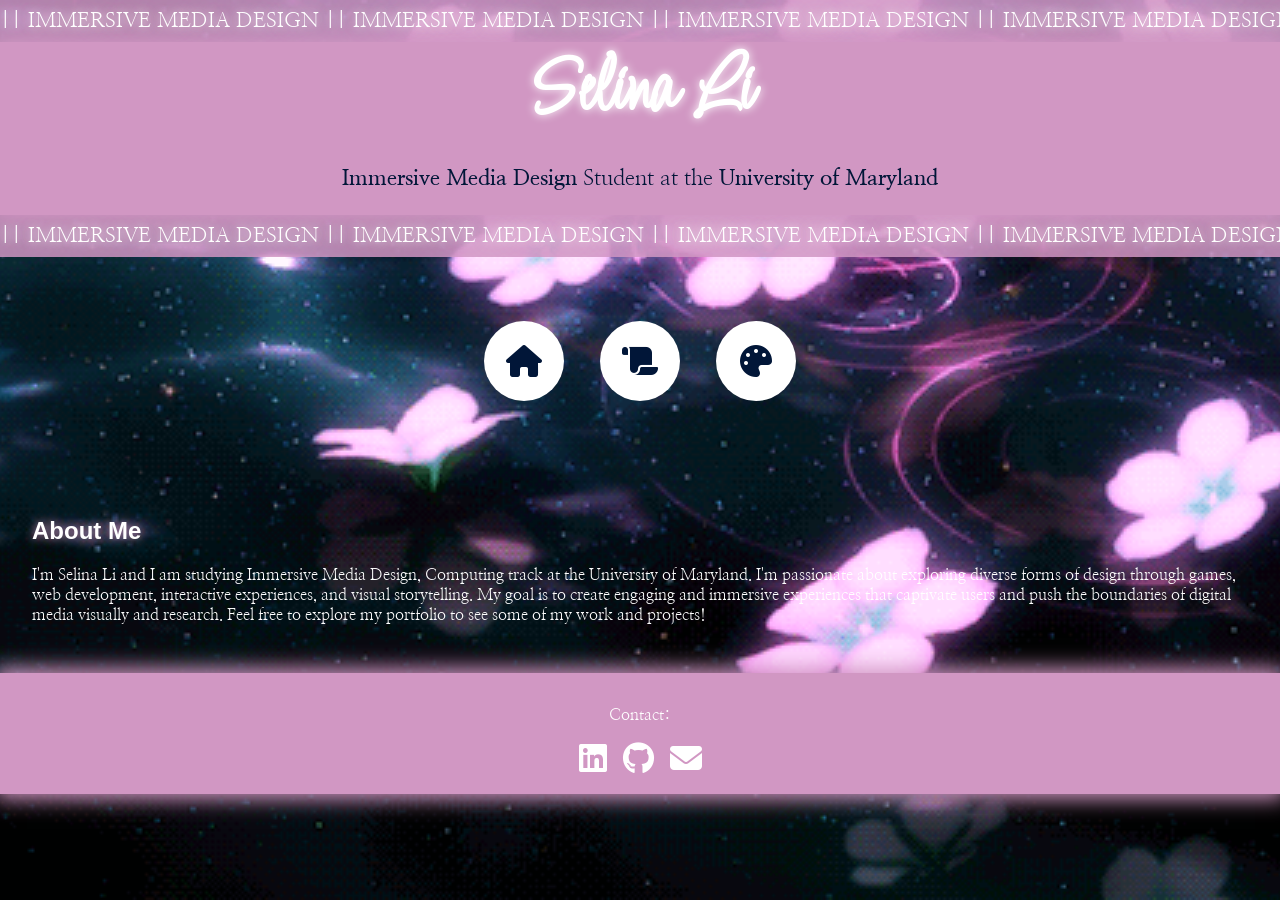
==== index.html @ ea215760 "Update portfolio" ====
<!DOCTYPE html>
<html lang="en">
<!-- Add this inside the <head> tag of your HTML file -->
<link rel="stylesheet" href="https://cdnjs.cloudflare.com/ajax/libs/font-awesome/6.4.0/css/all.min.css">
<link rel="preconnect" href="https://fonts.googleapis.com">
<link rel="preconnect" href="https://fonts.gstatic.com" crossorigin>
<link href="https://fonts.googleapis.com/css2?family=Licorice&family=Nanum+Myeongjo&display=swap" rel="stylesheet">
<head>
  <meta charset="UTF-8">
  <meta name="viewport" content="width=device-width, initial-scale=1.0">
  <title>My Portfolio</title>
  <link rel="stylesheet" href="style.css">
  
</head>

<div class="flowing-text top">
<center>|| IMMERSIVE MEDIA DESIGN || IMMERSIVE MEDIA DESIGN || IMMERSIVE MEDIA DESIGN || IMMERSIVE MEDIA DESIGN || IMMERSIVE MEDIA DESIGN || IMMERSIVE MEDIA DESIGN ||</center>
</div>

<body>
  <header>
    <center>

    <div class = "head">
        <h1 class = "flow-outline">Selina Li</h1>
        <p class="head"><b> Immersive Media Design</b> Student at the <b>University of Maryland</b></p>
    </div>

    </center>
  </header>

  <div class="flowing-text bottom">
    <center>|| IMMERSIVE MEDIA DESIGN || IMMERSIVE MEDIA DESIGN || IMMERSIVE MEDIA DESIGN || IMMERSIVE MEDIA DESIGN || IMMERSIVE MEDIA DESIGN || IMMERSIVE MEDIA DESIGN ||</center>
  </div>

  <main>
     <!-- buttons -->
    <section class="nav-section">
    <section class="nav-section">
      <button onclick="window.open('Selina_Li_ABOUTME.pdf', '_blank')">
        <i class="fas fa-home"></i>
      </button> 
      <button onclick="window.open('Resume.pdf', '_blank')">
        <i class="fas fa-scroll"></i>
      </button>      
      <button onclick="location.href='https://drive.google.com/drive/folders/1fj6MUFF3dGqCYlpPV1ReNEBGDW4ED9Au?usp=sharing'"><i class="fas fa-palette"></i></button>
    </section>

    </section>

    <section id="about">
    <h2>About Me</h2>
    <p>I'm Selina Li and I am studying Immersive Media Design, Computing track at the University of Maryland. I'm passionate about exploring diverse forms of design through games, web development, interactive experiences, and visual storytelling. My goal is to create engaging and immersive experiences that captivate users and push the boundaries of digital media visually and research. Feel free to explore my portfolio to see some of my work and projects!</p>
    </section>
  </main>
   

  <footer>
    <p>Contact: </p>
    <div class="footer-inner">
      <div class="social">
          <a href="https://www.linkedin.com/in/selina-li-8b2062274/" target="_blank" rel="noopener"><i class="fab fa-linkedin"></i></a>
          <a href="https://github.com/croissnt" target="_blank" rel="noopener"><i class="fab fa-github"></i></a>
          <a href="mailto:selinali168888@gmail.com"><i class="fas fa-envelope"></i></a>
        </div>
    </div>
  </footer> 
</body>
</html>
---- style.css ----
html, body {
  margin: 0;
  padding: 0;
  height: auto;
  display: flex;
  flex-direction: column;
}

main {
  flex: 1 0 auto;
}

footer {
  flex-shrink: 0;
  text-align: center;
  padding: 1rem;
  background: #f1f1f1;
}

body {
    flex: 1 0 auto;
    font-family: Arial, sans-serif;
    margin: 0;
    padding: 0;
    color: #011638;
    background: url("MainImages/flowergif.gif") no-repeat center center fixed;
    background-size: cover;
}

header {
    color: white;
    text-align: center;
    padding: 0rem;
    background:#d197c3;
    box-shadow: 0 0 20px 5px #d197c3;
}

h1{
    font-size: 5rem;
    text-shadow: 0 0 10px white;
    font-family: "Licorice", cursive;
    margin: 0;
}

h2{
    text-shadow: 0 0 10px #d197c3;
    color:white;
}

p.head{
    font-size:140%;
    color:#011638;
}

section {
  padding: 2rem;
}

footer {
    text-align: center;
    padding: 1rem;
    background: #d197c3;
    box-shadow: 0 0 20px 5px #d197c3;
    color:#011638;
}

p{
    color:white;
    font-family: "Nanum Myeongjo", serif;
}


.nav-section {
  text-align: center;
  margin: 0rem 0;
}


.nav-section button {
  background: white;
  color: #011638;
  border: none;
  padding: 1.5rem 1.5rem;
  margin: 0 1rem;
  font-size: 2rem;
  border-radius: 50%;
  cursor: pointer;
  transition: box-shadow 0.2s, background 0.2s;
  display: inline-flex;
  align-items: center;
  justify-content: center;
  box-shadow: 0 0 0 transparent;
  width: 5rem;
}


.nav-section i {
  pointer-events: none;
}

.nav-section button:hover {
    background: #cc6cb5;
    box-shadow: 0 0 20px 5px white;
}

.flowing-text {
  width: 100vw;
  overflow: hidden;
  white-space: nowrap;
  position: relative;
  font-family: "Nanum Myeongjo", serif;
  font-size: 1.3rem;
  color: #fff;
  background: rgba(209,151,195,0.85);
  text-shadow: 0 0 10px #fff, 0 0 20px #d197c3;
  padding: 0.5rem 0;
  z-index: 10;
}

.flowing-text span {
  display: inline-block;
  padding-left: 100vw;
  animation: marquee 18s linear infinite;
}

.flowing-text.top {
  top: 0;
}

.flowing-text.bottom {
  bottom: 0;
}

@keyframes marquee {
  from { transform: translateX(0); }
  to { transform: translateX(50%); } /* assuming text is duplicated */
}

span{
    color:white;
}

.footer-inner {
  display: flex;
  gap: 1rem;
  align-items: center;
  justify-content: center;
  flex-wrap: wrap;
}

.footer-inner p {
  margin: 0;
  padding-right: 0.5rem;
  color: #011638;
}

.footer-inner .social {
  display: flex;
  justify-content: center;
  align-items: center;
  gap: 1rem;
}

.footer-inner .social a {
  color: #fff;
  font-size: 2rem;
  text-decoration: none;
  transition: color 0.2s, transform 0.2s, text-shadow 0.2s;
}

.footer-inner .social a:hover {
  color: #011638;
  transform: translateY(-3px);
  text-shadow: 0 0 10px #fff;
}
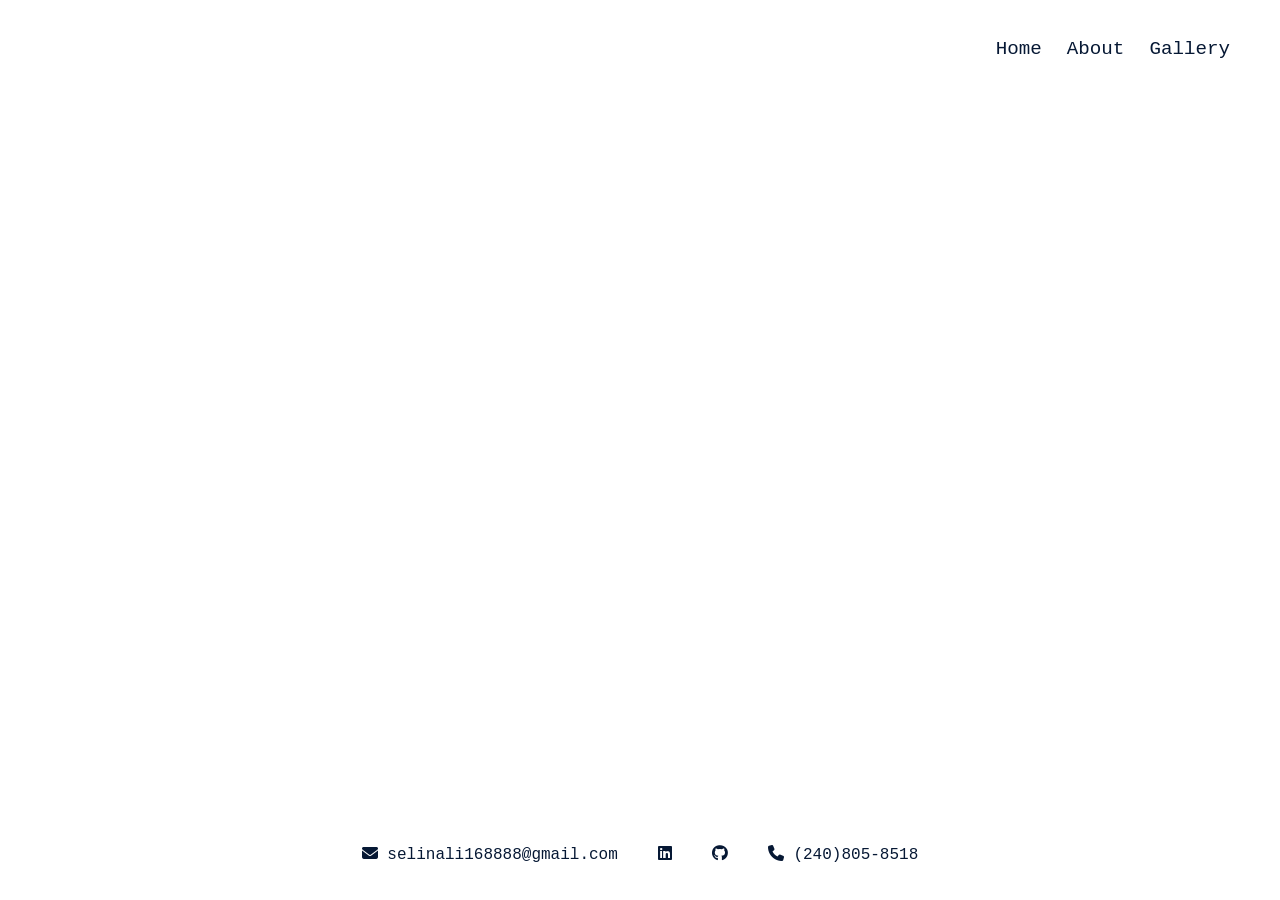
==== commit 837893cd: "redid main screen" ====
--- a/index.html
+++ b/index.html
@@ -13,57 +13,51 @@
   
 </head>
 
-<div class="flowing-text top">
-<center>|| IMMERSIVE MEDIA DESIGN || IMMERSIVE MEDIA DESIGN || IMMERSIVE MEDIA DESIGN || IMMERSIVE MEDIA DESIGN || IMMERSIVE MEDIA DESIGN || IMMERSIVE MEDIA DESIGN ||</center>
-</div>
 
 <body>
+    
+    <nav class="navbar">
+      <div class = "logo" style = "color:white">PORTFOLIO</div>
+
+      <ul class = "navlinks">
+        <li><a href=#">Home</a></li>
+        <li><a href="about.html">About</a></li>
+        <li><a href="projects.html">Gallery</a></li>
+      </ul>
+    </nav>
+
   <header>
     <center>
 
     <div class = "head">
         <h1 class = "flow-outline">Selina Li</h1>
-        <p class="head"><b> Immersive Media Design</b> Student at the <b>University of Maryland</b></p>
+        <p class="head">IMMERSIVE MEDIA DESIGN, COMPUTING</div> 
+        <p><b>University of Maryland</b></p>
     </div>
 
     </center>
   </header>
 
-  <div class="flowing-text bottom">
-    <center>|| IMMERSIVE MEDIA DESIGN || IMMERSIVE MEDIA DESIGN || IMMERSIVE MEDIA DESIGN || IMMERSIVE MEDIA DESIGN || IMMERSIVE MEDIA DESIGN || IMMERSIVE MEDIA DESIGN ||</center>
-  </div>
 
   <main>
-     <!-- buttons -->
-    <section class="nav-section">
-    <section class="nav-section">
-      <button onclick="window.open('Selina_Li_ABOUTME.pdf', '_blank')">
-        <i class="fas fa-home"></i>
-      </button> 
-      <button onclick="window.open('Resume.pdf', '_blank')">
-        <i class="fas fa-scroll"></i>
-      </button>      
-      <button onclick="location.href='https://drive.google.com/drive/folders/1fj6MUFF3dGqCYlpPV1ReNEBGDW4ED9Au?usp=sharing'"><i class="fas fa-palette"></i></button>
-    </section>
-
-    </section>
-
-    <section id="about">
-    <h2>About Me</h2>
-    <p>I'm Selina Li and I am studying Immersive Media Design, Computing track at the University of Maryland. I'm passionate about exploring diverse forms of design through games, web development, interactive experiences, and visual storytelling. My goal is to create engaging and immersive experiences that captivate users and push the boundaries of digital media visually and research. Feel free to explore my portfolio to see some of my work and projects!</p>
-    </section>
+    
   </main>
    
 
   <footer>
-    <p>Contact: </p>
+    <h3>CONTACT</h3>
     <div class="footer-inner">
       <div class="social">
+          <a href="#"><i class="fas fa-envelope"></i> selinali168888@gmail.com </a>
           <a href="https://www.linkedin.com/in/selina-li-8b2062274/" target="_blank" rel="noopener"><i class="fab fa-linkedin"></i></a>
           <a href="https://github.com/croissnt" target="_blank" rel="noopener"><i class="fab fa-github"></i></a>
-          <a href="mailto:selinali168888@gmail.com"><i class="fas fa-envelope"></i></a>
+          <a href="#"><i class="fas fa-phone"></i> (240)805-8518 </a>
+
         </div>
     </div>
   </footer> 
+
+
+
 </body>
 </html>
--- a/style.css
+++ b/style.css
@@ -4,35 +4,27 @@
   height: auto;
   display: flex;
   flex-direction: column;
+  min-height: 100vh;
 }
 
 main {
-  flex: 1 0 auto;
-}
-
-footer {
-  flex-shrink: 0;
-  text-align: center;
-  padding: 1rem;
-  background: #f1f1f1;
+  flex: 1;
 }
 
 body {
     flex: 1 0 auto;
-    font-family: Arial, sans-serif;
+    font-family:'Courier New', Courier, monospace;
     margin: 0;
     padding: 0;
-    color: #011638;
-    background: url("MainImages/flowergif.gif") no-repeat center center fixed;
+    color: white;
+    background: url("MainImages/ocean_landscape2.0.png") no-repeat center center;
     background-size: cover;
 }
 
 header {
     color: white;
     text-align: center;
-    padding: 0rem;
-    background:#d197c3;
-    box-shadow: 0 0 20px 5px #d197c3;
+    padding: 2rem;
 }
 
 h1{
@@ -43,13 +35,18 @@
 }
 
 h2{
-    text-shadow: 0 0 10px #d197c3;
+    text-shadow: 0 0 10px #061834;
     color:white;
+}
+
+h3{
+  margin:0;
+  margin-bottom: 10px;
 }
 
 p.head{
     font-size:140%;
-    color:#011638;
+    color:#ffffff;
 }
 
 section {
@@ -58,118 +55,77 @@
 
 footer {
     text-align: center;
+    background-color: hsla(0, 0%, 100%, 0.5);
     padding: 1rem;
-    background: #d197c3;
-    box-shadow: 0 0 20px 5px #d197c3;
-    color:#011638;
+    border-radius: 30px;
+    margin: 20px;
 }
 
 p{
     color:white;
-    font-family: "Nanum Myeongjo", serif;
+    font-family: 'Courier New', Courier, monospace;
 }
 
 
-.nav-section {
-  text-align: center;
-  margin: 0rem 0;
+
+/* NAVIGATION LINKS */
+.navbar {
+    display: flex;
+    justify-content: space-between;
+    align-items: center;
+    background-color: hsla(0, 0%, 100%, 0.5);
+    border-radius: 30px;
+    margin: 20px;
+    padding: 15px 30px;
+    gap: 1rem;
+    color:#061834
 }
 
-
-.nav-section button {
-  background: white;
-  color: #011638;
-  border: none;
-  padding: 1.5rem 1.5rem;
-  margin: 0 1rem;
-  font-size: 2rem;
-  border-radius: 50%;
-  cursor: pointer;
-  transition: box-shadow 0.2s, background 0.2s;
-  display: inline-flex;
-  align-items: center;
-  justify-content: center;
-  box-shadow: 0 0 0 transparent;
-  width: 5rem;
+.navlinks {
+    list-style:none;
+    display: flex;
+    margin:0;
+    padding:0;
+    gap:25px;
 }
 
-
-.nav-section i {
-  pointer-events: none;
+.navlinks a {
+    text-decoration: none;
+    color:#061834;
+    font-size: 1.2rem;
 }
 
-.nav-section button:hover {
-    background: #cc6cb5;
-    box-shadow: 0 0 20px 5px white;
+.navlinks a:hover {
+    transition-duration: 0.3s;
+    font-weight: bold;
+    color: #ffffff;
+    text-decoration: underline;
 }
 
-.flowing-text {
-  width: 100vw;
-  overflow: hidden;
-  white-space: nowrap;
-  position: relative;
-  font-family: "Nanum Myeongjo", serif;
-  font-size: 1.3rem;
-  color: #fff;
-  background: rgba(209,151,195,0.85);
-  text-shadow: 0 0 10px #fff, 0 0 20px #d197c3;
-  padding: 0.5rem 0;
-  z-index: 10;
+.logo {
+    font-size: 1.5rem;
+    font-weight: 800;
+    color:#061834;
 }
 
-.flowing-text span {
-  display: inline-block;
-  padding-left: 100vw;
-  animation: marquee 18s linear infinite;
+/*END OF NAVBAR*/
+.social{
+    display: flex;
+    justify-content:center;
+    align-items: center;
+    gap: 20px;
 }
 
-.flowing-text.top {
-  top: 0;
+.social a {
+    color: #061834;
+    font-size: 1rem;
+    margin: 0 10px;
+    text-decoration: none;
 }
 
-.flowing-text.bottom {
-  bottom: 0;
+.social a:hover {
+    transition-duration: 0.3s;
+    font-weight: bold;
+    color: white;
+    text-decoration: underline;
 }
-
-@keyframes marquee {
-  from { transform: translateX(0); }
-  to { transform: translateX(50%); } /* assuming text is duplicated */
-}
-
-span{
-    color:white;
-}
-
-.footer-inner {
-  display: flex;
-  gap: 1rem;
-  align-items: center;
-  justify-content: center;
-  flex-wrap: wrap;
-}
-
-.footer-inner p {
-  margin: 0;
-  padding-right: 0.5rem;
-  color: #011638;
-}
-
-.footer-inner .social {
-  display: flex;
-  justify-content: center;
-  align-items: center;
-  gap: 1rem;
-}
-
-.footer-inner .social a {
-  color: #fff;
-  font-size: 2rem;
-  text-decoration: none;
-  transition: color 0.2s, transform 0.2s, text-shadow 0.2s;
-}
-
-.footer-inner .social a:hover {
-  color: #011638;
-  transform: translateY(-3px);
-  text-shadow: 0 0 10px #fff;
-}
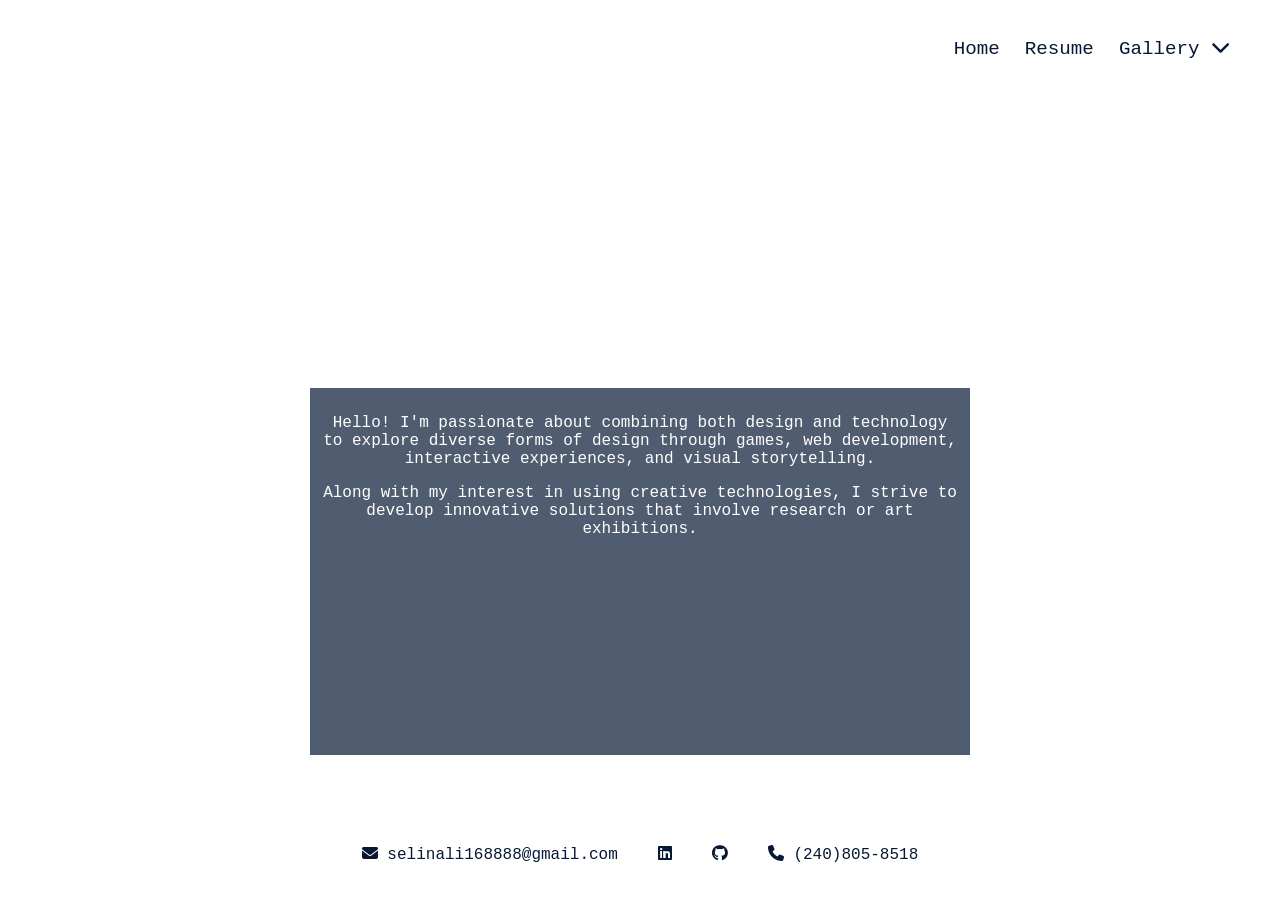
==== commit fcb76e44: "gallery" ====
--- a/index.html
+++ b/index.html
@@ -1,6 +1,6 @@
 <!DOCTYPE html>
 <html lang="en">
-<!-- Add this inside the <head> tag of your HTML file -->
+
 <link rel="stylesheet" href="https://cdnjs.cloudflare.com/ajax/libs/font-awesome/6.4.0/css/all.min.css">
 <link rel="preconnect" href="https://fonts.googleapis.com">
 <link rel="preconnect" href="https://fonts.gstatic.com" crossorigin>
@@ -8,7 +8,7 @@
 <head>
   <meta charset="UTF-8">
   <meta name="viewport" content="width=device-width, initial-scale=1.0">
-  <title>My Portfolio</title>
+  <title>HOME | Selina Li</title>
   <link rel="stylesheet" href="style.css">
   
 </head>
@@ -17,12 +17,19 @@
 <body>
     
     <nav class="navbar">
-      <div class = "logo" style = "color:white">PORTFOLIO</div>
+      <div class = "logo" style = "color:white">HOME</div>
 
       <ul class = "navlinks">
-        <li><a href=#">Home</a></li>
-        <li><a href="about.html">About</a></li>
-        <li><a href="projects.html">Gallery</a></li>
+        <li><a href="index.html">Home</a></li>
+        <li><a href="about.html">Resume</a></li>
+        <li><a href="#">Gallery <i class="fas fa-chevron-down"></i></a>
+          <ul class = "dropdown">
+            <li class = "option"><a href="Gallery/art_and_design.html">ART & DESIGN</a></li>
+            <li class = "option"><a href="Gallery/experiences.html">EXPERIENCES</a></li>
+          </ul>
+        </li>
+      
+
       </ul>
     </nav>
 
@@ -31,7 +38,7 @@
 
     <div class = "head">
         <h1 class = "flow-outline">Selina Li</h1>
-        <p class="head">IMMERSIVE MEDIA DESIGN, COMPUTING</div> 
+        <p class="head">IMMERSIVE MEDIA DESIGN, COMPUTING</p>
         <p><b>University of Maryland</b></p>
     </div>
 
@@ -39,8 +46,9 @@
   </header>
 
 
-  <main>
-    
+  <main class = "home">
+    <p>Hello! I'm passionate about combining both design and technology to explore diverse forms of design through games, web development, interactive experiences, and visual storytelling.</p>
+    <p>Along with my interest in using creative technologies, I strive to develop innovative solutions that involve research or art exhibitions.</p>
   </main>
    
 
--- a/style.css
+++ b/style.css
@@ -17,7 +17,7 @@
     margin: 0;
     padding: 0;
     color: white;
-    background: url("MainImages/ocean_landscape2.0.png") no-repeat center center;
+    background: url("MainImages/oceanBackground.png") no-repeat center center;
     background-size: cover;
 }
 
@@ -44,6 +44,14 @@
   margin-bottom: 10px;
 }
 
+h4{
+    font-size: 2rem;
+    text-spacing-trim: 0.8em;
+    text-shadow: 0 0 10px white;
+    font-family:'Courier New', Courier, monospace;
+    margin: 0;
+}
+
 p.head{
     font-size:140%;
     color:#ffffff;
@@ -108,7 +116,41 @@
     color:#061834;
 }
 
+ul li {
+  position: relative;
+}
+
+ul li ul.dropdown {
+  position: absolute;
+  top: 100%;
+  left: -20px;
+  display: none;
+  padding: 10px 0;
+  min-width: 150px;
+  text-align: center;
+  border: 2px solid white;
+  background: linear-gradient(to bottom, hsla(217, 79%, 11%, 0.7), hsla(0, 0%, 100%, 0.5),hsla(0, 0%, 100%, 0.5));
+}
+
+ul li ul.dropdown li {
+  margin-top:10px;
+  display: block;
+  padding: 4px 7px;
+}
+
+ul li ul.dropdown li a {
+  display: block;
+}
+
+ul li:hover ul.dropdown {
+  display: block;
+}
+
+ul li ul.dropdown li a {
+  font-size: 0.8rem;
+}
 /*END OF NAVBAR*/
+
 .social{
     display: flex;
     justify-content:center;
@@ -129,3 +171,79 @@
     color: white;
     text-decoration: underline;
 }
+
+.resume{
+    background-color: hsla(217, 79%, 11%, 0.70);
+    margin: 20px;
+    padding: 30px;
+    border: 2px solid white;
+}
+
+.home{
+    background-color: hsla(217, 79%, 11%, 0.70);
+    margin: 20px;
+    padding: 10px;
+    border: 2px solid white;
+    text-align: center;
+    width: 50%;
+    align-self:center;
+    align-items: center;
+}
+
+/* GALLERY */
+.images {
+  position: relative;
+  display: flex;
+  justify-content: center;
+  align-items: center;
+}
+
+.slide {
+  display: none;
+  max-height: 30rem;
+  border: 2px solid white;
+}
+
+.slide.active {
+  display: block;
+}
+
+/* arrows */
+.arrow {
+  position: absolute;
+  background: hsla(217, 79%, 11%, 0.7);
+  color: white;
+  border: none;
+  font-size: 20px;
+  padding: 10px;
+  cursor: pointer;
+  border-radius:15px;
+}
+
+.left {
+  left: 10px;
+}
+
+.right {
+  right: 10px;
+}
+
+img{
+    max-width: 100%;
+    max-height: 30rem;
+    border: 2px solid white;
+}
+
+.art{
+    display: flex;
+    justify-content:space-around;
+    align-items: center;
+    gap: 20px;
+    padding:20px;
+}
+
+.descriptions{
+    max-width: 40%;
+    padding:10px;
+    text-align:left;
+}
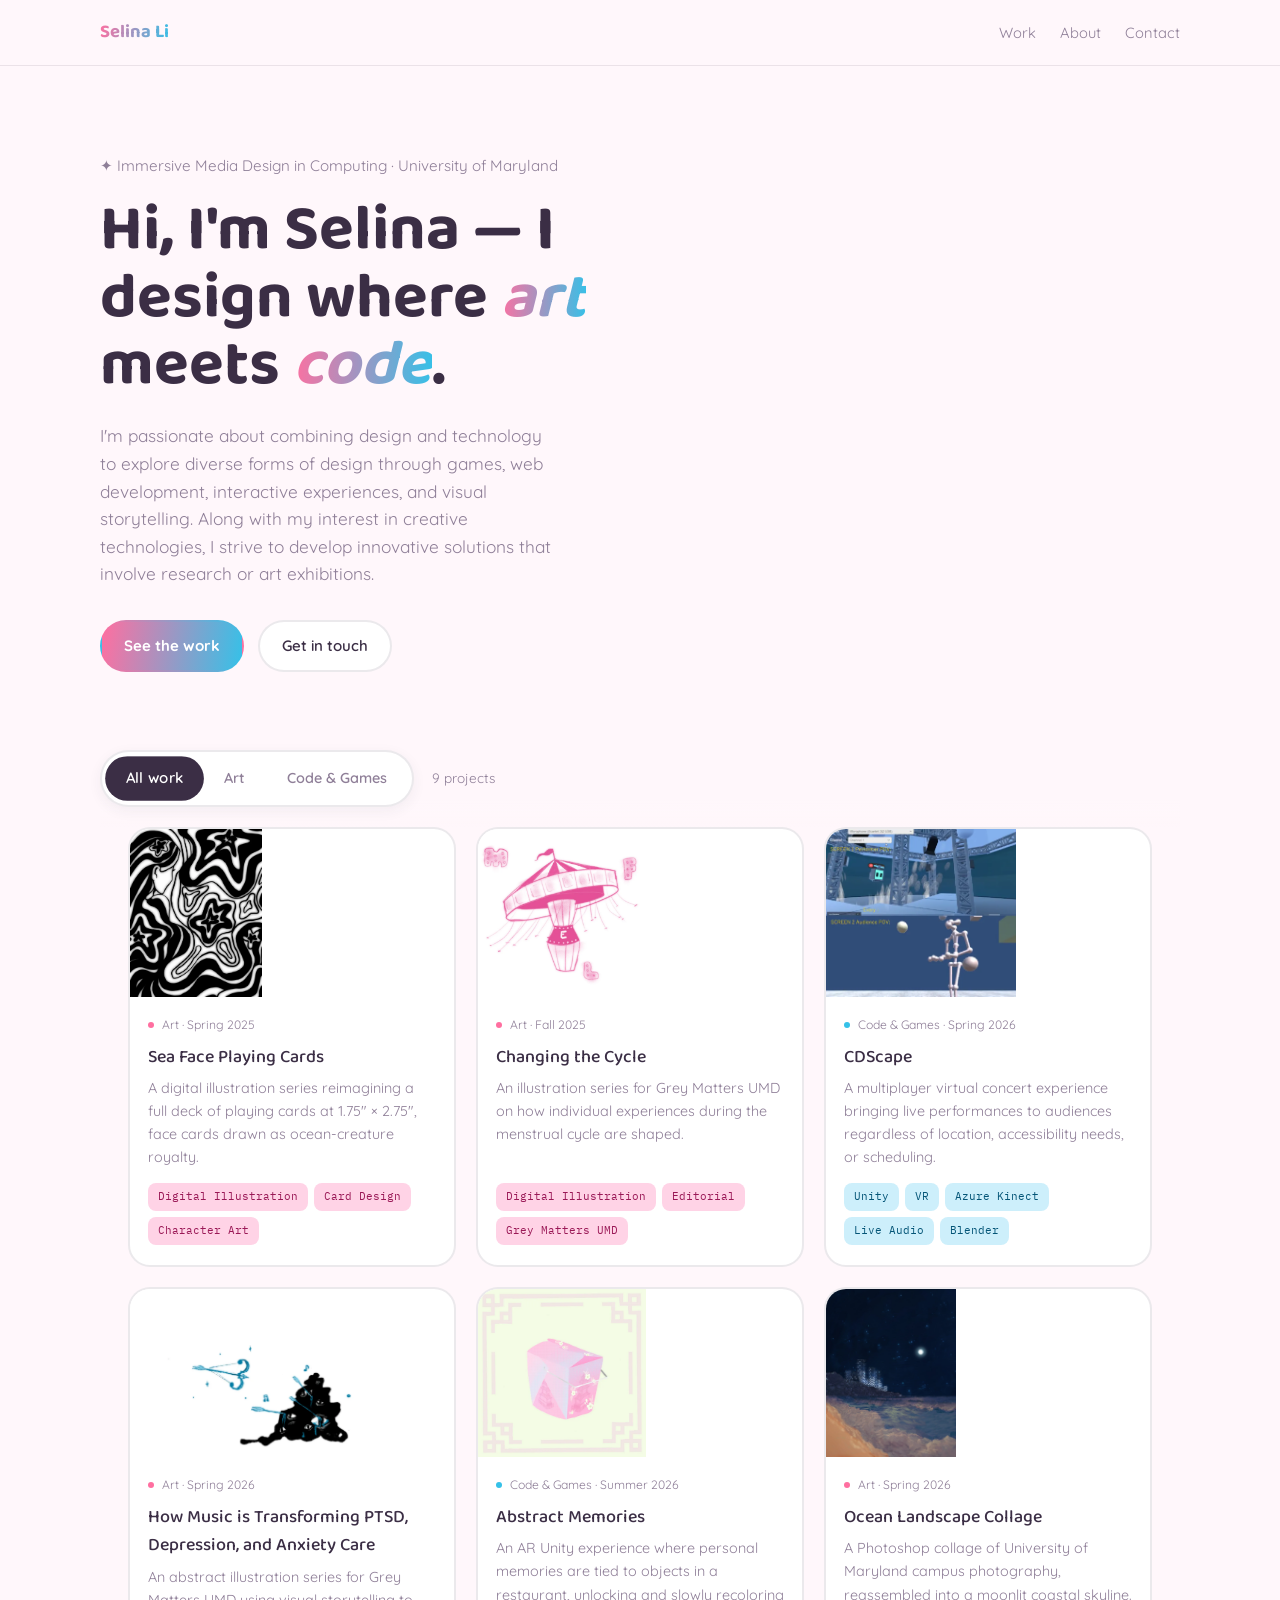
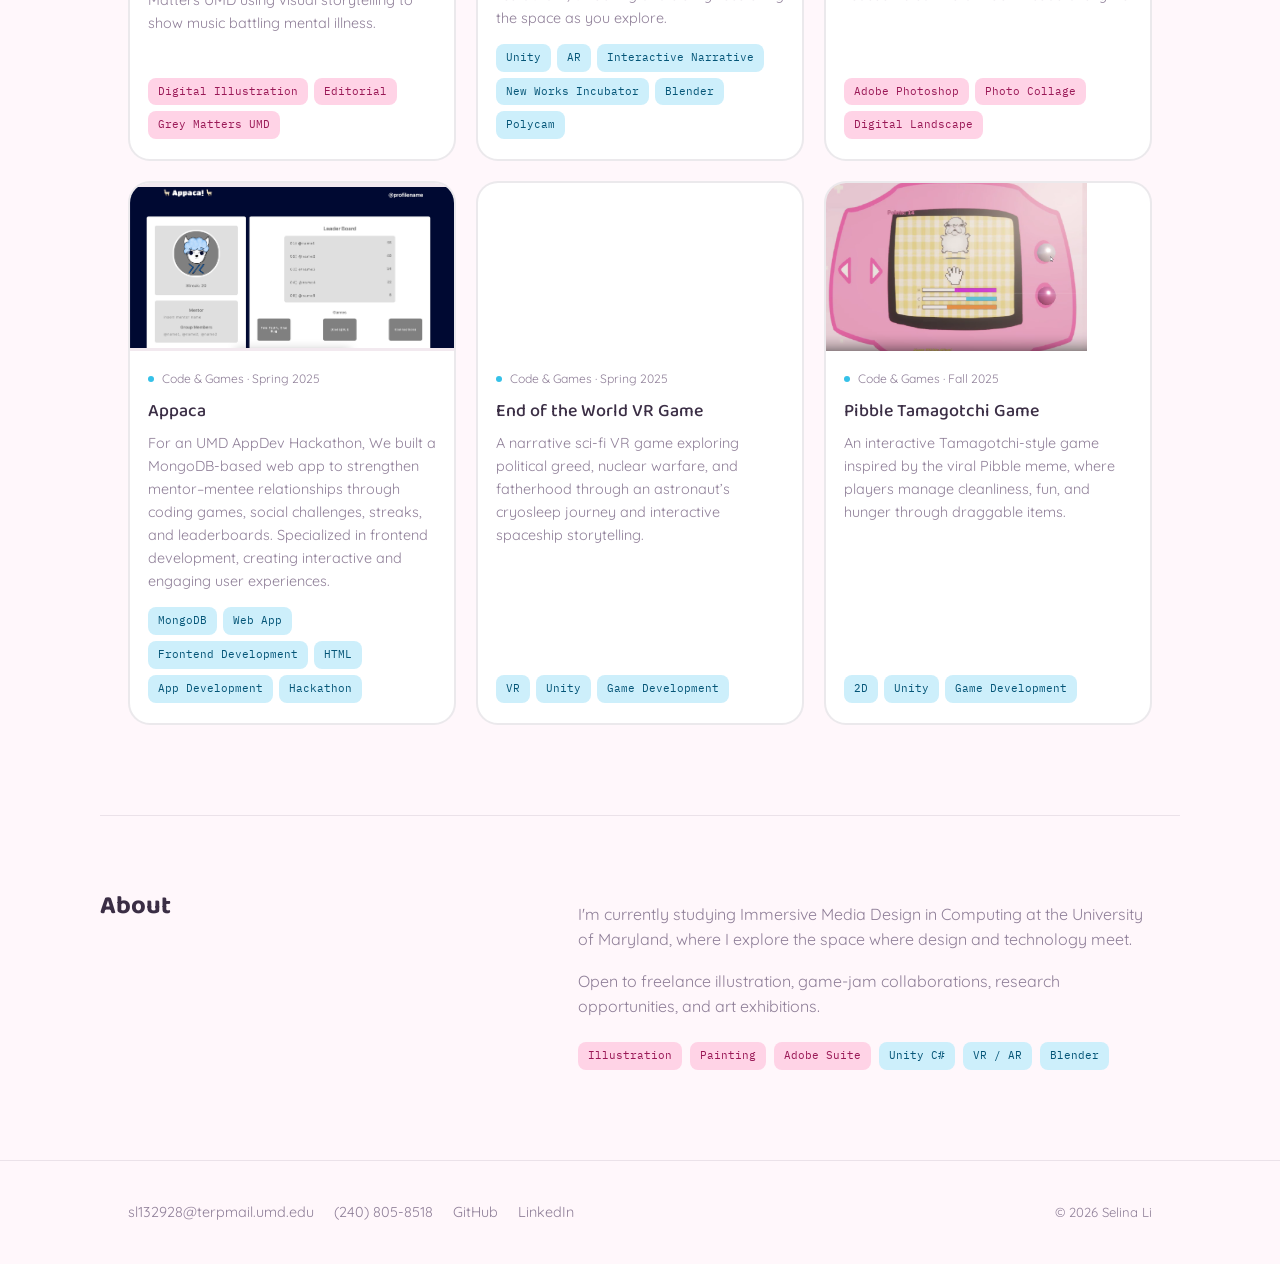
==== commit c04092bb: "Portfolio 2.0" ====
--- a/index.html
+++ b/index.html
@@ -1,71 +1,829 @@
 <!DOCTYPE html>
 <html lang="en">
-
-<link rel="stylesheet" href="https://cdnjs.cloudflare.com/ajax/libs/font-awesome/6.4.0/css/all.min.css">
+<head>
+<meta charset="UTF-8">
+<meta name="viewport" content="width=device-width, initial-scale=1, viewport-fit=cover">
+<title>Selina Li — Art & Code Portfolio</title>
 <link rel="preconnect" href="https://fonts.googleapis.com">
 <link rel="preconnect" href="https://fonts.gstatic.com" crossorigin>
-<link href="https://fonts.googleapis.com/css2?family=Licorice&family=Nanum+Myeongjo&display=swap" rel="stylesheet">
-<head>
-  <meta charset="UTF-8">
-  <meta name="viewport" content="width=device-width, initial-scale=1.0">
-  <title>HOME | Selina Li</title>
-  <link rel="stylesheet" href="style.css">
-  
+<link href="https://fonts.googleapis.com/css2?family=Baloo+2:wght@500;600;700;800&family=Quicksand:wght@400;500;600;700&family=IBM+Plex+Mono:wght@400;500&display=swap" rel="stylesheet">
+<style>
+  :root {
+    --bg: #FFF7FB;
+    --bg-alt: #FFFFFF;
+    --card: #FFFFFF;
+    --text: #3B2E45;
+    --text-dim: #8F7F98;
+    --art: #FF6FA0;
+    --art-soft: #FFD3E6;
+    --code: #35C1E8;
+    --code-soft: #CDEFFB;
+    --line: rgba(59,46,69,0.10);
+    --shadow-art: rgba(255,111,160,0.28);
+    --shadow-code: rgba(53,193,232,0.28);
+    box-sizing: border-box;
+    padding-top: env(safe-area-inset-top, 0px);
+    padding-bottom: env(safe-area-inset-bottom, 0px);
+  }
+  *, *::before, *::after { box-sizing: inherit; }
+  html { scroll-padding-top: env(safe-area-inset-top, 0px); scroll-behavior: smooth; }
+  html, body { height: auto; }
+  body {
+    margin: 0;
+    background: var(--bg);
+    color: var(--text);
+    font-family: 'Quicksand', system-ui, -apple-system, sans-serif;
+    -webkit-font-smoothing: antialiased;
+    line-height: 1.6;
+    overflow-x: hidden;
+  }
+  h1, h2, h3, .display {
+    font-family: 'Baloo 2', 'Quicksand', system-ui, sans-serif;
+    font-weight: 700;
+    letter-spacing: 0;
+    margin: 0;
+  }
+  .mono { font-family: 'IBM Plex Mono', monospace; }
+  a { color: inherit; }
+  img { max-width: 100%; display: block; }
+
+  /* ---------- layout shells ---------- */
+  .wrap {
+    max-width: 1080px;
+    margin: 0 auto;
+    padding: 0 28px;
+  }
+  @media (max-width: 560px) {
+    .wrap { padding: 0 20px; }
+  }
+
+  /* ---------- nav ---------- */
+  header.site {
+    position: sticky;
+    top: env(safe-area-inset-top, 0px);
+    z-index: 40;
+    background: rgba(255,247,251,0.85);
+    backdrop-filter: blur(10px);
+    border-bottom: 1px solid var(--line);
+  }
+  .nav-row {
+    display: flex;
+    align-items: center;
+    justify-content: space-between;
+    padding: 18px 0;
+    gap: 16px;
+  }
+  .nav-name {
+    font-family: 'Baloo 2', sans-serif;
+    font-size: 1.15rem;
+    font-weight: 700;
+    background: linear-gradient(100deg, var(--art), var(--code));
+    -webkit-background-clip: text;
+    background-clip: text;
+    color: transparent;
+  }
+  .nav-links {
+    display: flex;
+    gap: 24px;
+    font-size: 0.92rem;
+    color: var(--text-dim);
+  }
+  .nav-links a { text-decoration: none; }
+  .nav-links a:hover { color: var(--text); }
+  .nav-links a:focus-visible, button:focus-visible, .card:focus-visible {
+    outline: 2px solid var(--code);
+    outline-offset: 3px;
+  }
+  @media (max-width: 620px) {
+    .nav-links { display: none; }
+  }
+
+  /* ---------- hero ---------- */
+  .hero {
+    padding: 88px 0 64px;
+    position: relative;
+  }
+  .hero-eyebrow {
+    color: var(--text-dim);
+    font-size: 0.95rem;
+    margin-bottom: 18px;
+  }
+  .hero h1 {
+    font-size: clamp(2.3rem, 6vw, 4rem);
+    line-height: 1.06;
+    max-width: 15ch;
+    opacity: 0;
+    transform: translateY(14px);
+    animation: rise 0.7s cubic-bezier(.22,1,.36,1) forwards;
+  }
+  .hero h1 em {
+    font-style: italic;
+    background: linear-gradient(92deg, var(--art), var(--code));
+    -webkit-background-clip: text;
+    background-clip: text;
+    color: transparent;
+  }
+  .hero p.sub {
+    margin-top: 22px;
+    max-width: 46ch;
+    color: var(--text-dim);
+    font-size: 1.08rem;
+    opacity: 0;
+    transform: translateY(14px);
+    animation: rise 0.7s cubic-bezier(.22,1,.36,1) 0.12s forwards;
+  }
+  @keyframes rise {
+    to { opacity: 1; transform: translateY(0); }
+  }
+  @media (prefers-reduced-motion: reduce) {
+    .hero h1, .hero p.sub { animation: none; opacity: 1; transform: none; }
+  }
+  .hero-links {
+    display: flex;
+    gap: 14px;
+    margin-top: 32px;
+    flex-wrap: wrap;
+  }
+  .btn {
+    font: inherit;
+    font-size: 0.94rem;
+    font-weight: 600;
+    padding: 12px 22px;
+    border-radius: 100px;
+    border: 2px solid var(--line);
+    background: #fff;
+    color: var(--text);
+    cursor: pointer;
+    text-decoration: none;
+    display: inline-flex;
+    align-items: center;
+    gap: 8px;
+    transition: border-color .15s ease, transform .15s ease, box-shadow .15s ease;
+  }
+  .btn:hover { border-color: var(--art); transform: translateY(-2px); box-shadow: 0 8px 18px var(--shadow-art); }
+  .btn.primary {
+    background: linear-gradient(100deg, var(--art), var(--code));
+    color: #fff;
+    border-color: transparent;
+    font-weight: 700;
+  }
+  .btn.primary:hover { box-shadow: 0 10px 22px var(--shadow-art); }
+
+  /* ---------- filter ---------- */
+  .filter-bar {
+    position: sticky;
+    top: calc(env(safe-area-inset-top, 0px) + 58px);
+    z-index: 30;
+    padding: 14px 0 20px;
+    background: linear-gradient(var(--bg) 70%, transparent);
+  }
+  .filter-pills {
+    display: inline-flex;
+    padding: 5px;
+    background: #fff;
+    border: 2px solid var(--line);
+    border-radius: 100px;
+    gap: 2px;
+    box-shadow: 0 4px 14px rgba(59,46,69,0.06);
+  }
+  .filter-pills button {
+    font: inherit;
+    font-weight: 600;
+    font-size: 0.9rem;
+    padding: 10px 20px;
+    border-radius: 100px;
+    border: none;
+    background: transparent;
+    color: var(--text-dim);
+    cursor: pointer;
+    transition: background .18s ease, color .18s ease, transform .18s ease;
+    white-space: nowrap;
+  }
+  .filter-pills button.active[data-f="all"] { background: var(--text); color: #fff; }
+  .filter-pills button.active[data-f="art"] { background: var(--art); color: #fff; }
+  .filter-pills button.active[data-f="code"] { background: var(--code); color: #fff; }
+  .filter-pills button.active { transform: scale(1.04); }
+  .filter-count {
+    color: var(--text-dim);
+    font-size: 0.85rem;
+    margin-left: 14px;
+  }
+
+  /* ---------- grid ---------- */
+  .grid {
+    display: grid;
+    grid-template-columns: repeat(3, 1fr);
+    gap: 20px;
+    padding-bottom: 90px;
+  }
+  @media (max-width: 860px) { .grid { grid-template-columns: repeat(2, 1fr); } }
+  @media (max-width: 560px) { .grid { grid-template-columns: 1fr; } }
+
+  .card {
+    background: var(--card);
+    border: 2px solid var(--line);
+    border-radius: 22px;
+    overflow: hidden;
+    cursor: pointer;
+    text-align: left;
+    padding: 0;
+    font: inherit;
+    color: inherit;
+    display: flex;
+    flex-direction: column;
+    transition: transform .2s cubic-bezier(.22,1,.36,1), border-color .2s ease, box-shadow .2s ease;
+  }
+  .card:hover { transform: translateY(-5px) rotate(-0.4deg); border-color: transparent; }
+  .card[data-type="art"]:hover { box-shadow: 0 14px 28px var(--shadow-art); }
+  .card[data-type="code"]:hover { box-shadow: 0 14px 28px var(--shadow-code); }
+  .card.hidden { display: none; }
+
+  .card-art {
+    height: 168px;
+    position: relative;
+  }
+  .card-body {
+    padding: 18px 18px 20px;
+    flex: 1;
+    display: flex;
+    flex-direction: column;
+  }
+  .card-kicker {
+    display: flex;
+    align-items: center;
+    gap: 8px;
+    font-size: 0.76rem;
+    color: var(--text-dim);
+    margin-bottom: 8px;
+  }
+  .dot { width: 6px; height: 6px; border-radius: 50%; flex-shrink: 0; }
+  .card h3 {
+    font-size: 1.12rem;
+    font-weight: 500;
+    margin-bottom: 6px;
+  }
+  .card p.desc {
+    color: var(--text-dim);
+    font-size: 0.9rem;
+    margin: 0;
+  }
+  .tag-row {
+    margin-top: auto;
+    padding-top: 14px;
+    display: flex;
+    flex-wrap: wrap;
+    gap: 6px;
+  }
+  .tag {
+    font-family: 'IBM Plex Mono', monospace;
+    font-size: 0.7rem;
+    padding: 5px 10px;
+    border-radius: 8px;
+    background: rgba(59,46,69,0.06);
+    color: var(--text-dim);
+  }
+  .tag-row.art .tag { background: var(--art-soft); color: #9A1856; }
+  .tag-row.code .tag { background: var(--code-soft); color: #045577; }
+
+  /* ---------- about ---------- */
+  .about {
+    padding: 30px 0 90px;
+    border-top: 1px solid var(--line);
+    padding-top: 70px;
+  }
+  .about-grid {
+    display: grid;
+    grid-template-columns: 1fr 1.4fr;
+    gap: 48px;
+  }
+  @media (max-width: 700px) { .about-grid { grid-template-columns: 1fr; gap: 24px; } }
+  .about h2 { font-size: 1.6rem; }
+  .about-copy p { color: var(--text-dim); max-width: 58ch; }
+  .about-copy p + p { margin-top: 14px; }
+  .skills {
+    display: flex;
+    flex-wrap: wrap;
+    gap: 8px;
+    margin-top: 22px;
+  }
+
+  /* ---------- footer ---------- */
+  footer {
+    border-top: 1px solid var(--line);
+    padding: 40px 0 calc(40px + env(safe-area-inset-bottom, 0px));
+  }
+  .footer-row {
+    display: flex;
+    justify-content: space-between;
+    align-items: center;
+    flex-wrap: wrap;
+    gap: 16px;
+  }
+  .footer-links {
+    display: flex;
+    gap: 20px;
+    font-size: 0.9rem;
+    color: var(--text-dim);
+  }
+  .footer-links a { text-decoration: none; }
+  .footer-links a:hover { color: var(--text); }
+  footer .fine { color: var(--text-dim); font-size: 0.82rem; }
+
+  /* ---------- modal ---------- */
+  .overlay {
+    position: fixed;
+    inset: 0;
+    background: rgba(59,46,69,0.45);
+    backdrop-filter: blur(5px);
+    display: none;
+    align-items: flex-start;
+    justify-content: center;
+    padding: 60px 20px;
+    overflow-y: auto;
+    z-index: 100;
+  }
+  .overlay.open { display: flex; }
+  .modal {
+    background: var(--bg-alt);
+    border: 2px solid var(--line);
+    border-radius: 26px;
+    max-width: 680px;
+    width: 100%;
+    padding: 0;
+    overflow: hidden;
+    box-shadow: 0 24px 60px rgba(59,46,69,0.22);
+    animation: pop .22s cubic-bezier(.22,1,.36,1);
+  }
+  @keyframes pop { from { opacity: 0; transform: scale(.97) translateY(6px); } to { opacity: 1; transform: none; } }
+  @media (prefers-reduced-motion: reduce) { .modal { animation: none; } }
+  .modal-art { height: clamp(260px, 46vw, 420px); position: relative; background: #f2e9ef; }
+  .modal-body { padding: 26px 30px 32px; }
+  .modal-close {
+    position: absolute;
+    top: 14px;
+    right: 14px;
+    width: 34px;
+    height: 34px;
+    border-radius: 50%;
+    border: none;
+    background: rgba(20,22,28,0.55);
+    color: #fff;
+    font-size: 1.1rem;
+    cursor: pointer;
+    display: flex;
+    align-items: center;
+    justify-content: center;
+  }
+  .modal h3 { font-size: 1.5rem; margin-bottom: 10px; }
+  .modal p.desc { color: var(--text-dim); font-size: 0.98rem; }
+  .modal .tag-row { margin-top: 20px; padding-top: 0; }
+  .modal-links { margin-top: 24px; display: flex; gap: 12px; }
+  .gallery-nav {
+    position: absolute;
+    top: 50%;
+    transform: translateY(-50%);
+    width: 38px;
+    height: 38px;
+    border-radius: 50%;
+    border: none;
+    background: rgba(20,16,24,0.45);
+    color: #fff;
+    font-size: 1.4rem;
+    line-height: 1;
+    cursor: pointer;
+    display: flex;
+    align-items: center;
+    justify-content: center;
+    transition: background .15s ease, transform .15s ease;
+  }
+  .gallery-nav:hover { background: rgba(20,16,24,0.7); }
+  .gallery-nav.prev { left: 14px; }
+  .gallery-nav.next { right: 14px; }
+  .gallery-dots {
+    position: absolute;
+    bottom: 14px;
+    left: 0;
+    right: 0;
+    display: flex;
+    justify-content: center;
+    gap: 7px;
+  }
+  .dot-ind {
+    width: 7px;
+    height: 7px;
+    border-radius: 50%;
+    background: rgba(255,255,255,0.5);
+    transition: background .15s ease, transform .15s ease;
+  }
+  .dot-ind.active { background: #fff; transform: scale(1.25); }
+</style>
 </head>
-
-
 <body>
-    
-    <nav class="navbar">
-      <div class = "logo" style = "color:white">HOME</div>
-
-      <ul class = "navlinks">
-        <li><a href="index.html">Home</a></li>
-        <li><a href="about.html">Resume</a></li>
-        <li><a href="#">Gallery <i class="fas fa-chevron-down"></i></a>
-          <ul class = "dropdown">
-            <li class = "option"><a href="Gallery/art_and_design.html">ART & DESIGN</a></li>
-            <li class = "option"><a href="Gallery/experiences.html">EXPERIENCES</a></li>
-          </ul>
-        </li>
-      
-
-      </ul>
+
+<header class="site">
+  <div class="wrap nav-row">
+    <div class="nav-name">Selina Li</div>
+    <nav class="nav-links">
+      <a href="#work">Work</a>
+      <a href="#about">About</a>
+      <a href="#contact">Contact</a>
     </nav>
-
-  <header>
-    <center>
-
-    <div class = "head">
-        <h1 class = "flow-outline">Selina Li</h1>
-        <p class="head">IMMERSIVE MEDIA DESIGN, COMPUTING</p>
-        <p><b>University of Maryland</b></p>
+  </div>
+</header>
+
+<section class="hero wrap">
+  <div class="hero-eyebrow">✦ Immersive Media Design in Computing · University of Maryland</div>
+  <h1>Hi, I'm Selina — I design where <em>art</em> meets <em>code</em>.</h1>
+  <p class="sub">I'm passionate about combining design and technology to explore diverse forms of design through games, web development, interactive experiences, and visual storytelling. Along with my interest in creative technologies, I strive to develop innovative solutions that involve research or art exhibitions.</p>
+  <div class="hero-links">
+    <a class="btn primary" href="#work">See the work</a>
+    <a class="btn" href="#contact">Get in touch</a>
+  </div>
+</section>
+
+<div class="filter-bar wrap" id="work">
+  <div class="filter-pills" role="group" aria-label="Filter projects">
+    <button class="active" data-f="all">All work</button>
+    <button data-f="art">Art</button>
+    <button data-f="code">Code &amp; Games</button>
+  </div>
+  <span class="filter-count" id="count"></span>
+</div>
+
+<div class="wrap">
+  <div class="grid" id="grid"></div>
+</div>
+
+<section class="about wrap" id="about">
+  <div class="about-grid">
+    <div><h2>About</h2></div>
+    <div class="about-copy">
+      <p>I'm currently studying Immersive Media Design in Computing at the University of Maryland, where I explore the space where design and technology meet.</p>
+      <p>Open to freelance illustration, game-jam collaborations, research opportunities, and art exhibitions.</p>
+      <div class="skills">
+        <span class="tag" style="color:#9A1856;background:var(--art-soft)">Illustration</span>
+        <span class="tag" style="color:#9A1856;background:var(--art-soft)">Painting</span>
+        <span class="tag" style="color:#9A1856;background:var(--art-soft)">Adobe Suite</span>
+        <span class="tag" style="color:#045577;background:var(--code-soft)">Unity C#</span>
+        <span class="tag" style="color:#045577;background:var(--code-soft)">VR / AR</span>
+        <span class="tag" style="color:#045577;background:var(--code-soft)">Blender</span>
+      </div>
     </div>
-
-    </center>
-  </header>
-
-
-  <main class = "home">
-    <p>Hello! I'm passionate about combining both design and technology to explore diverse forms of design through games, web development, interactive experiences, and visual storytelling.</p>
-    <p>Along with my interest in using creative technologies, I strive to develop innovative solutions that involve research or art exhibitions.</p>
-  </main>
-   
-
-  <footer>
-    <h3>CONTACT</h3>
-    <div class="footer-inner">
-      <div class="social">
-          <a href="#"><i class="fas fa-envelope"></i> selinali168888@gmail.com </a>
-          <a href="https://www.linkedin.com/in/selina-li-8b2062274/" target="_blank" rel="noopener"><i class="fab fa-linkedin"></i></a>
-          <a href="https://github.com/croissnt" target="_blank" rel="noopener"><i class="fab fa-github"></i></a>
-          <a href="#"><i class="fas fa-phone"></i> (240)805-8518 </a>
-
+  </div>
+</section>
+
+<footer id="contact">
+  <div class="wrap footer-row">
+    <div class="footer-links">
+      <a href="mailto:sl132928@terpmail.umd.edu">sl132928@terpmail.umd.edu</a>
+      <a href="tel:+12408058518">(240) 805-8518</a>
+      <a href="https://github.com/croissnt" target="_blank" rel="noopener">GitHub</a>
+      <a href="https://linkedin.com/in/selina-li-8b2062274" target="_blank" rel="noopener">LinkedIn</a>
+    </div>
+    <div class="fine">© 2026 Selina Li</div>
+  </div>
+</footer>
+
+<div class="overlay" id="overlay">
+  <div class="modal" id="modal"></div>
+</div>
+
+<script>
+/* ---- embedded project images (base64) ---- */
+const IMG_CARD_1 = "[data-uri]";
+const IMG_CARD_2 = "[data-uri]";
+const IMG_CARD_3 = "[data-uri]";
+const IMG_CARD_4 = "[data-uri]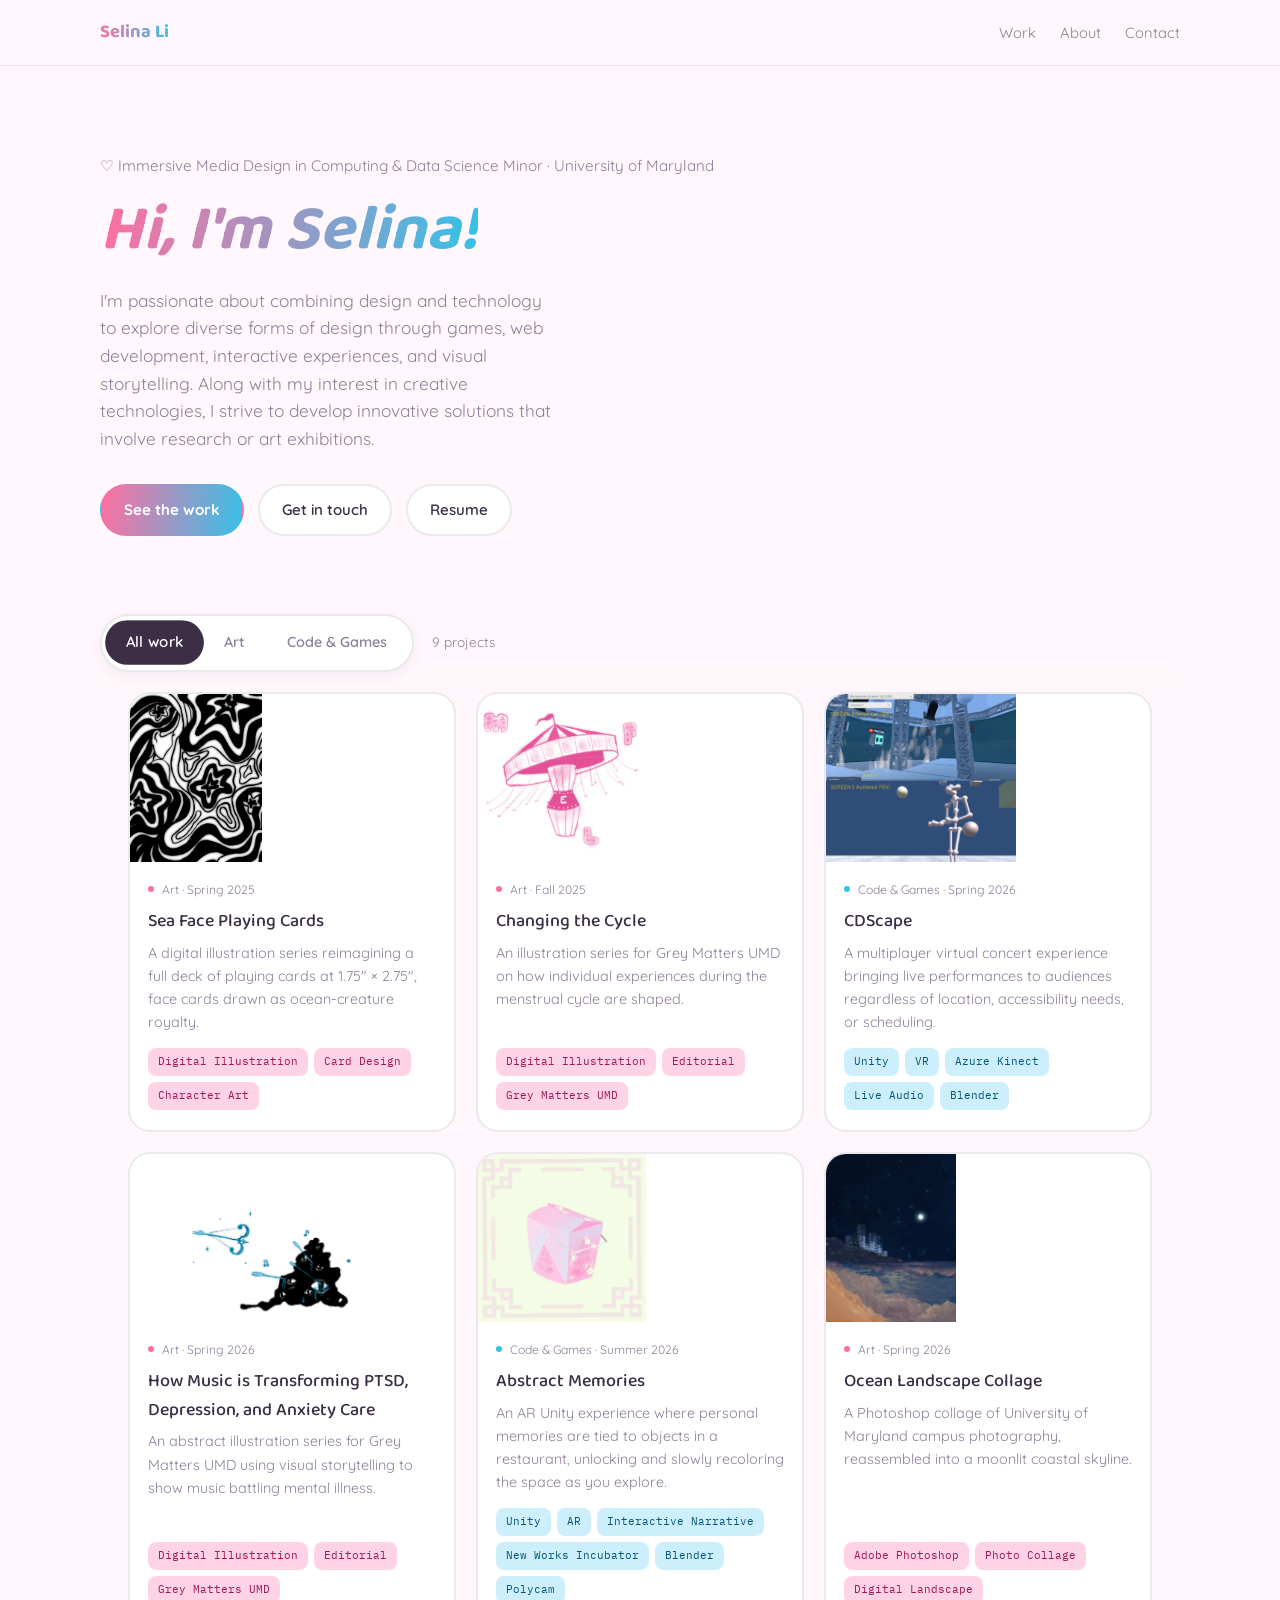
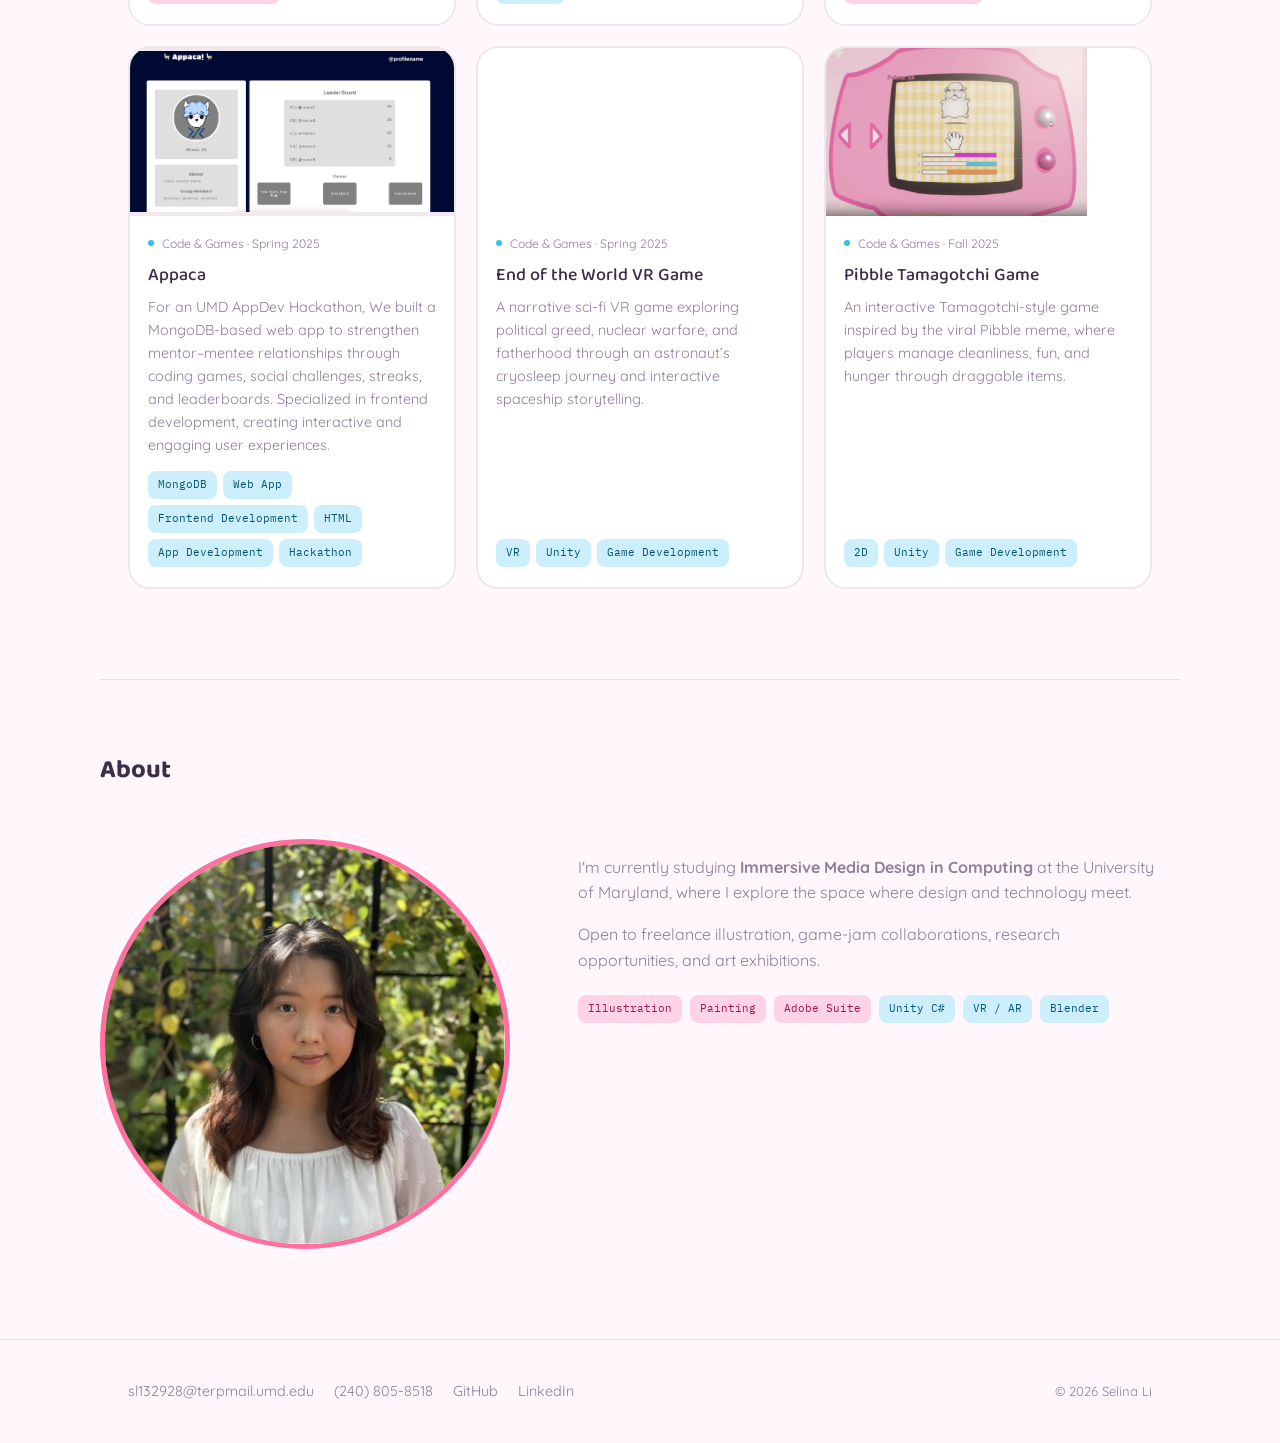
==== commit 669823bc: "Refined Details" ====
--- a/index.html
+++ b/index.html
@@ -432,12 +432,13 @@
 </header>
 
 <section class="hero wrap">
-  <div class="hero-eyebrow">✦ Immersive Media Design in Computing · University of Maryland</div>
-  <h1>Hi, I'm Selina — I design where <em>art</em> meets <em>code</em>.</h1>
+  <div class="hero-eyebrow">♡ Immersive Media Design in Computing & Data Science Minor · University of Maryland</div>
+  <h1><em>Hi, I'm Selina! </em></h1>
   <p class="sub">I'm passionate about combining design and technology to explore diverse forms of design through games, web development, interactive experiences, and visual storytelling. Along with my interest in creative technologies, I strive to develop innovative solutions that involve research or art exhibitions.</p>
   <div class="hero-links">
     <a class="btn primary" href="#work">See the work</a>
     <a class="btn" href="#contact">Get in touch</a>
+    <a class="btn" href="Files/Selina_Li_Resume.pdf" target="_blank" rel="noopener noreferrer">Resume</a>
   </div>
 </section>
 
@@ -457,8 +458,9 @@
 <section class="about wrap" id="about">
   <div class="about-grid">
     <div><h2>About</h2></div>
+    <img><img src="Files/selina-li-portrait.jpg" alt="Selina Li portrait" style="border-radius: 1000px; max-width: 100%; height: auto; border: 5px solid #FF6FA0;"></img>
     <div class="about-copy">
-      <p>I'm currently studying Immersive Media Design in Computing at the University of Maryland, where I explore the space where design and technology meet.</p>
+      <p>I'm currently studying <b>Immersive Media Design in Computing</b> at the University of Maryland, where I explore the space where design and technology meet.</p>
       <p>Open to freelance illustration, game-jam collaborations, research opportunities, and art exhibitions.</p>
       <div class="skills">
         <span class="tag" style="color:#9A1856;background:var(--art-soft)">Illustration</span>
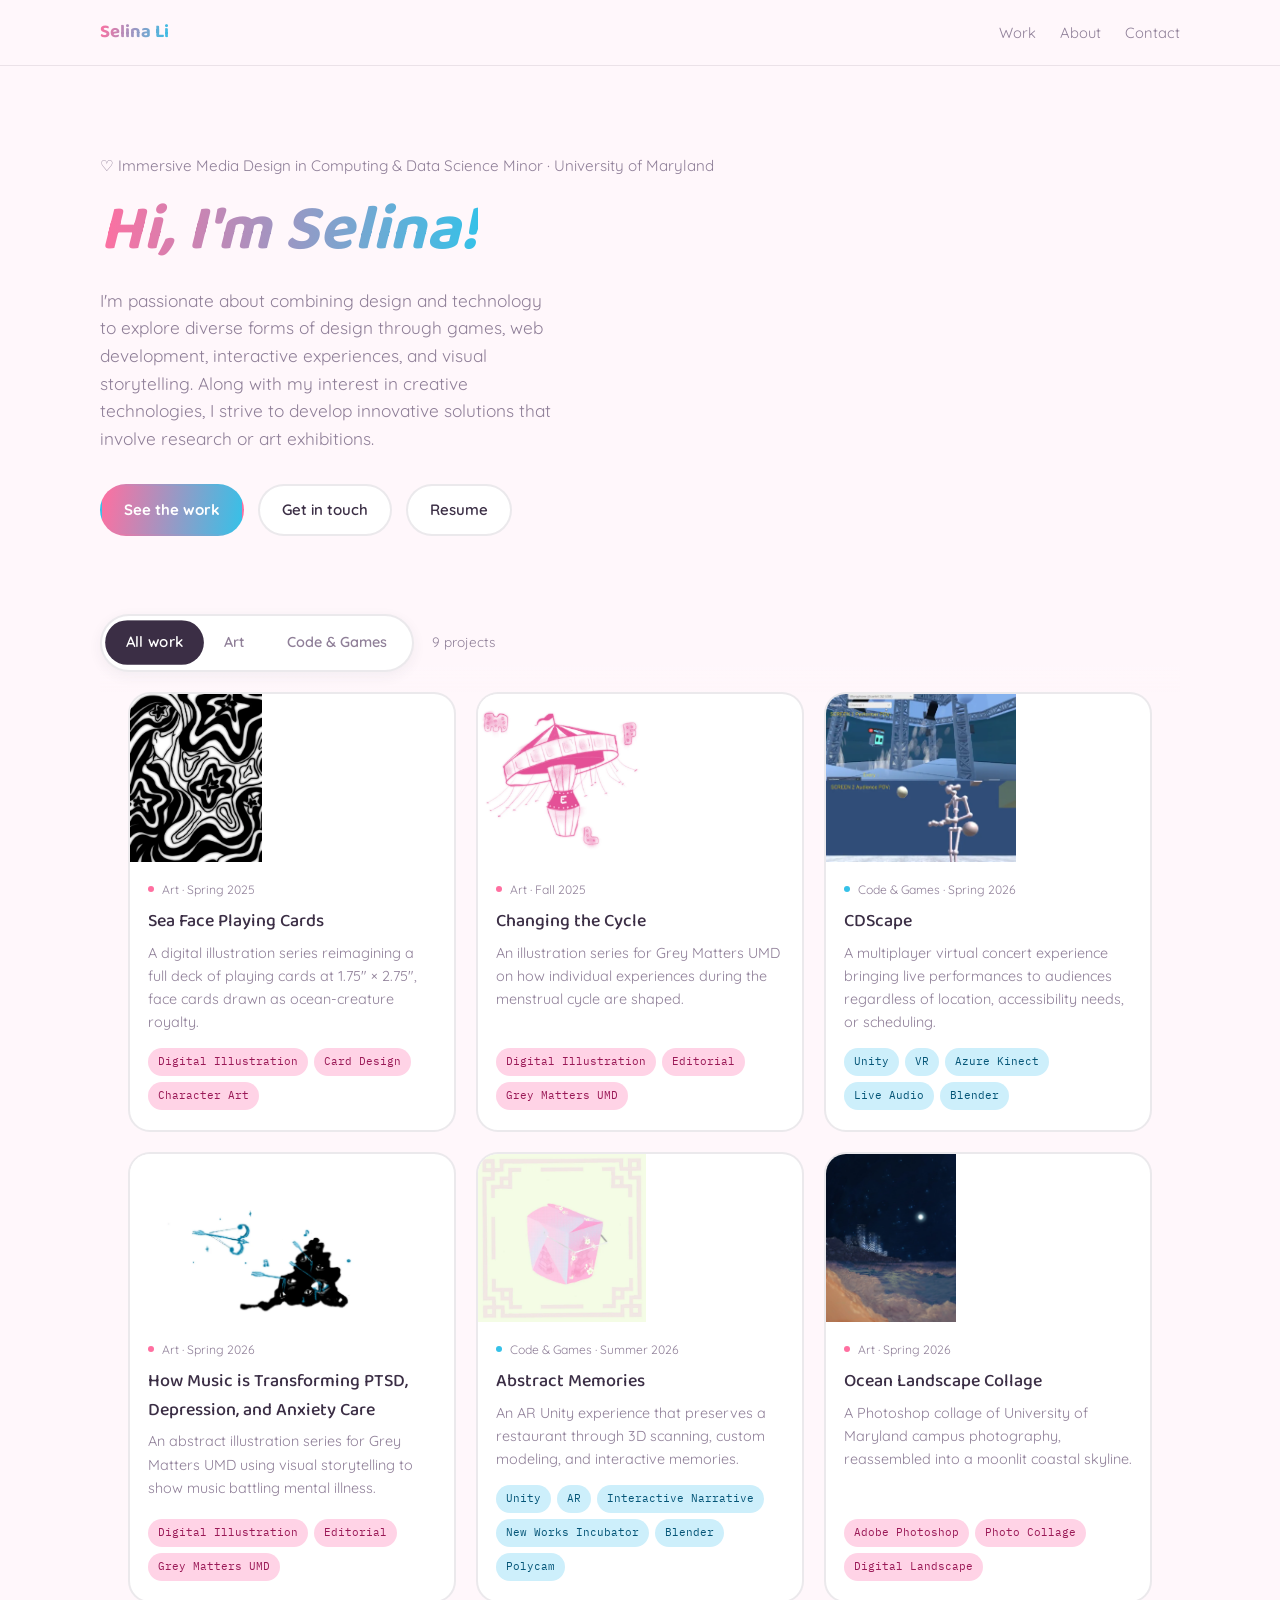
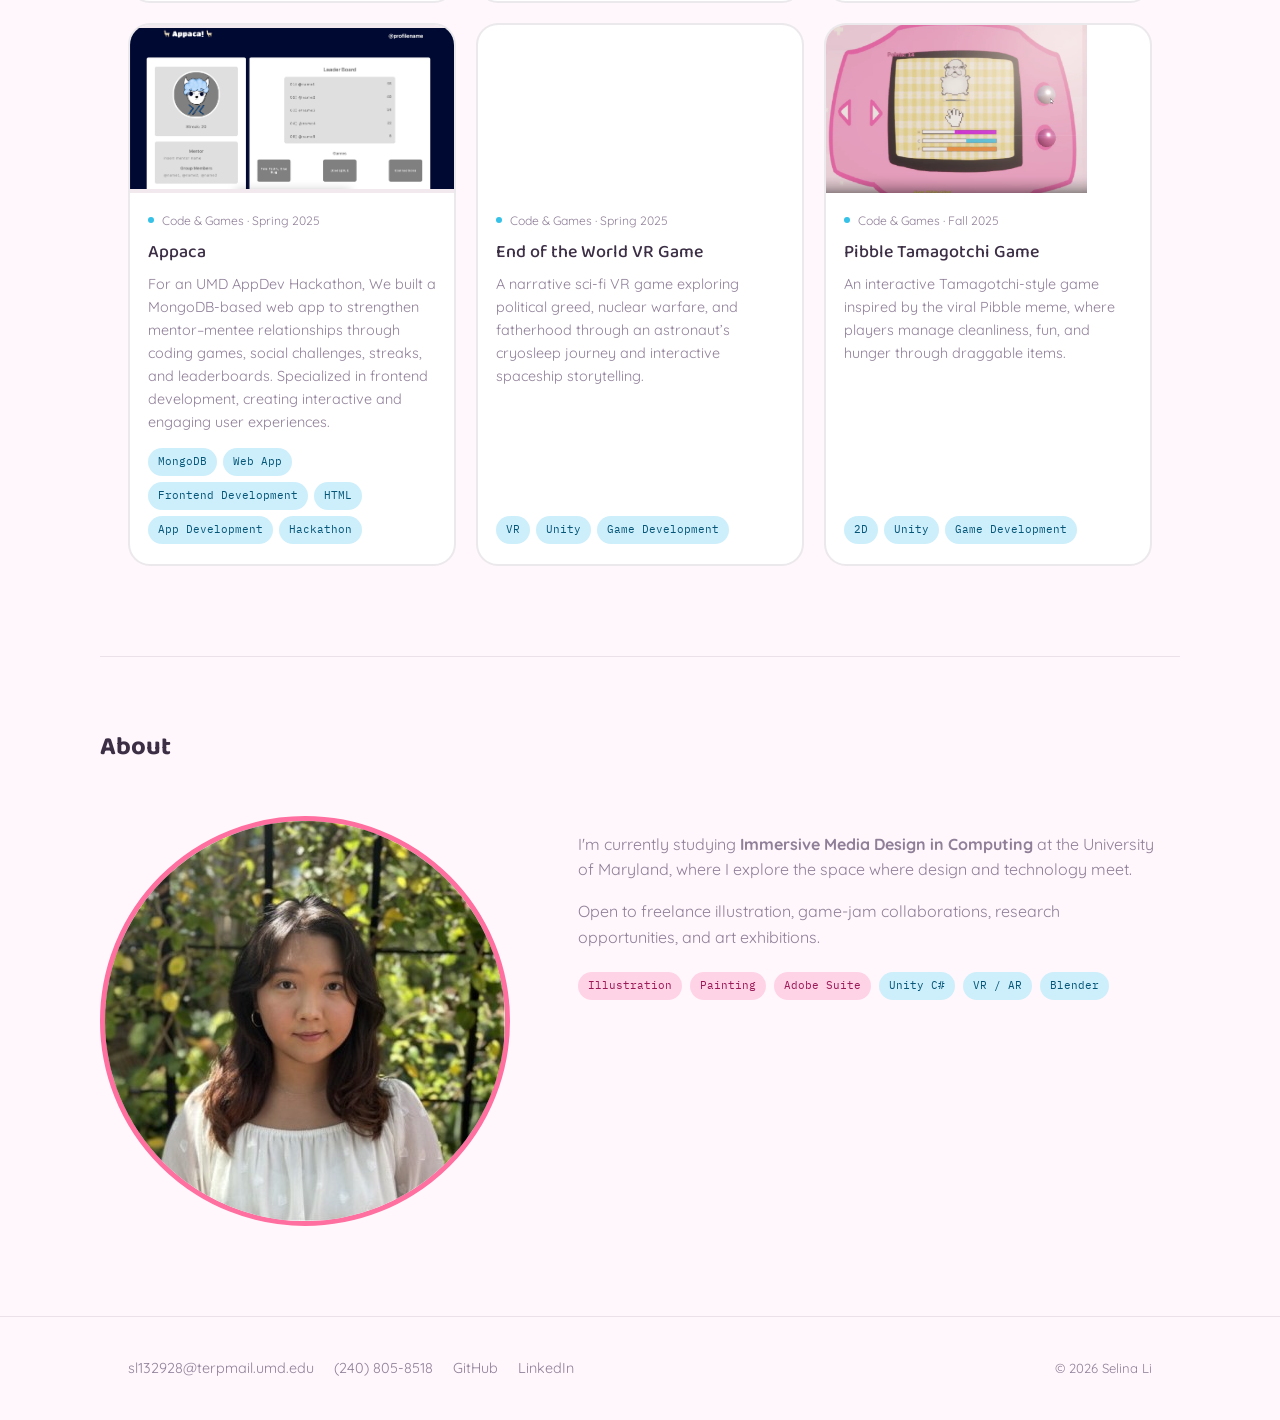
==== commit b3cb0e24: "Added more description on certain projects" ====
--- a/index.html
+++ b/index.html
@@ -278,7 +278,7 @@
     font-family: 'IBM Plex Mono', monospace;
     font-size: 0.7rem;
     padding: 5px 10px;
-    border-radius: 8px;
+    border-radius: 14px;
     background: rgba(59,46,69,0.06);
     color: var(--text-dim);
   }
@@ -347,7 +347,7 @@
     background: var(--bg-alt);
     border: 2px solid var(--line);
     border-radius: 26px;
-    max-width: 680px;
+    max-width: 1300px;
     width: 100%;
     padding: 0;
     overflow: hidden;
@@ -356,7 +356,27 @@
   }
   @keyframes pop { from { opacity: 0; transform: scale(.97) translateY(6px); } to { opacity: 1; transform: none; } }
   @media (prefers-reduced-motion: reduce) { .modal { animation: none; } }
-  .modal-art { height: clamp(260px, 46vw, 420px); position: relative; background: #f2e9ef; }
+  .modal-art {
+    position: relative;
+    background: white;
+    padding: 0;
+  }
+  .modal-main-gallery {
+    display: grid;
+    grid-template-columns: repeat(auto-fit, minmax(220px, 1fr));
+    gap: 14px;
+    padding: 14px;
+  }
+  .modal-main-gallery img {
+    display: block;
+    width: auto;
+    max-width: 100%;
+    max-height: 420px;
+    height: auto;
+    object-fit: contain;
+    border-radius: 4px;
+    margin: 0 auto;
+  }
   .modal-body { padding: 26px 30px 32px; }
   .modal-close {
     position: absolute;
@@ -376,6 +396,111 @@
   }
   .modal h3 { font-size: 1.5rem; margin-bottom: 10px; }
   .modal p.desc { color: var(--text-dim); font-size: 0.98rem; }
+  .project-details {
+    margin-top: 26px;
+    padding-top: 22px;
+    border-top: 1px solid var(--line);
+  }
+  .project-details h4 {
+    font-size: 1.05rem;
+    margin: 20px 0 8px;
+  }
+  .project-details h4:first-child { margin-top: 0; }
+  .project-details p {
+    color: var(--text-dim);
+    line-height: 1.7;
+    margin: 0 0 16px;
+  }
+  .project-details img {
+    display: block;
+    width: 100%;
+    max-width: 900px;
+    height: auto;
+    border-radius: 14px;
+    margin: 12px 0 22px;
+  }
+  /* Original demo-work layout: use this by default for every project. */
+  .project-details .demo-grid {
+    display: grid;
+    grid-template-columns: repeat(auto-fit, minmax(220px, 1fr));
+    gap: 14px;
+    margin: 12px 0 22px;
+  }
+  .project-details .demo-grid img {
+    width: 100%;
+    margin: 0;
+    border-radius: 14px;
+  }
+
+  /* Optional alternating demo layout.
+     Add class="demo-alternating" around a project's demo sections
+     when you want: text + image, then image + text, and so on. */
+  .project-details .demo-alternating {
+    display: flex;
+    flex-direction: column;
+    gap: 34px;
+    margin: 12px 0 22px;
+  }
+  .project-details .demo-alternating .demo-section {
+    display: grid;
+    grid-template-columns: minmax(0, 1fr) minmax(0, 1fr);
+    gap: 28px;
+    align-items: center;
+  }
+  .project-details .demo-alternating .demo-copy h4 {
+    margin-top: 0;
+  }
+  .project-details .demo-alternating .demo-copy p {
+    margin-bottom: 0;
+  }
+  .project-details .demo-alternating .demo-grid {
+    margin: 0;
+    grid-template-columns: repeat(auto-fit, minmax(140px, 1fr));
+  }
+  .project-details .demo-alternating .demo-grid img {
+    width: 100%;
+    max-height: 280px;
+    object-fit: contain;
+    border-radius: 14px;
+  }
+  .project-details .demo-alternating .demo-section:nth-child(even) .demo-copy {
+    order: 2;
+  }
+  .project-details .demo-alternating .demo-section:nth-child(even) .demo-media {
+    order: 1;
+  }
+  @media (max-width: 760px) {
+    .project-details .demo-alternating .demo-section {
+      grid-template-columns: 1fr;
+      gap: 14px;
+    }
+    .project-details .demo-alternating .demo-copy,
+    .project-details .demo-alternating .demo-section:nth-child(even) .demo-copy,
+    .project-details .demo-alternating .demo-section:nth-child(even) .demo-media {
+      order: initial;
+    }
+  }
+  .demo-placeholder {
+    min-height: 180px;
+    border: 1px dashed var(--line);
+    border-radius: 14px;
+    background: rgba(255,255,255,0.55);
+    display: flex;
+    flex-direction: column;
+    align-items: center;
+    justify-content: center;
+    gap: 6px;
+    margin: 12px 0 22px;
+    color: var(--text-dim);
+    text-align: center;
+  }
+  .demo-placeholder span {
+    font-weight: 700;
+    color: var(--text);
+  }
+  .demo-placeholder small {
+    font-size: 0.9rem;
+  }
   .modal .tag-row { margin-top: 20px; padding-top: 0; }
   .modal-links { margin-top: 24px; display: flex; gap: 12px; }
   .gallery-nav {
@@ -396,6 +521,7 @@
     justify-content: center;
     transition: background .15s ease, transform .15s ease;
   }
+
   .gallery-nav:hover { background: rgba(20,16,24,0.7); }
   .gallery-nav.prev { left: 14px; }
   .gallery-nav.next { right: 14px; }
@@ -416,6 +542,15 @@
     transition: background .15s ease, transform .15s ease;
   }
   .dot-ind.active { background: #fff; transform: scale(1.25); }
+  /* Consistent border radius for all Abstract Memories demo images */
+  .project-details .demo-grid img,
+  .project-details .demo-images-single img,
+  .demo-alternating .demo-media img,
+  .demo-alternating .demo-media video {
+    border-radius: 14px !important;
+    width: 100%;
+    display: block;
+  }
 </style>
 </head>
 <body>
@@ -497,22 +632,36 @@
 const IMG_CARD_3 = "[data-uri]";
 const IMG_CARD_4 = "[data-uri]";
 const IMG_CARD_5 = "[data-uri]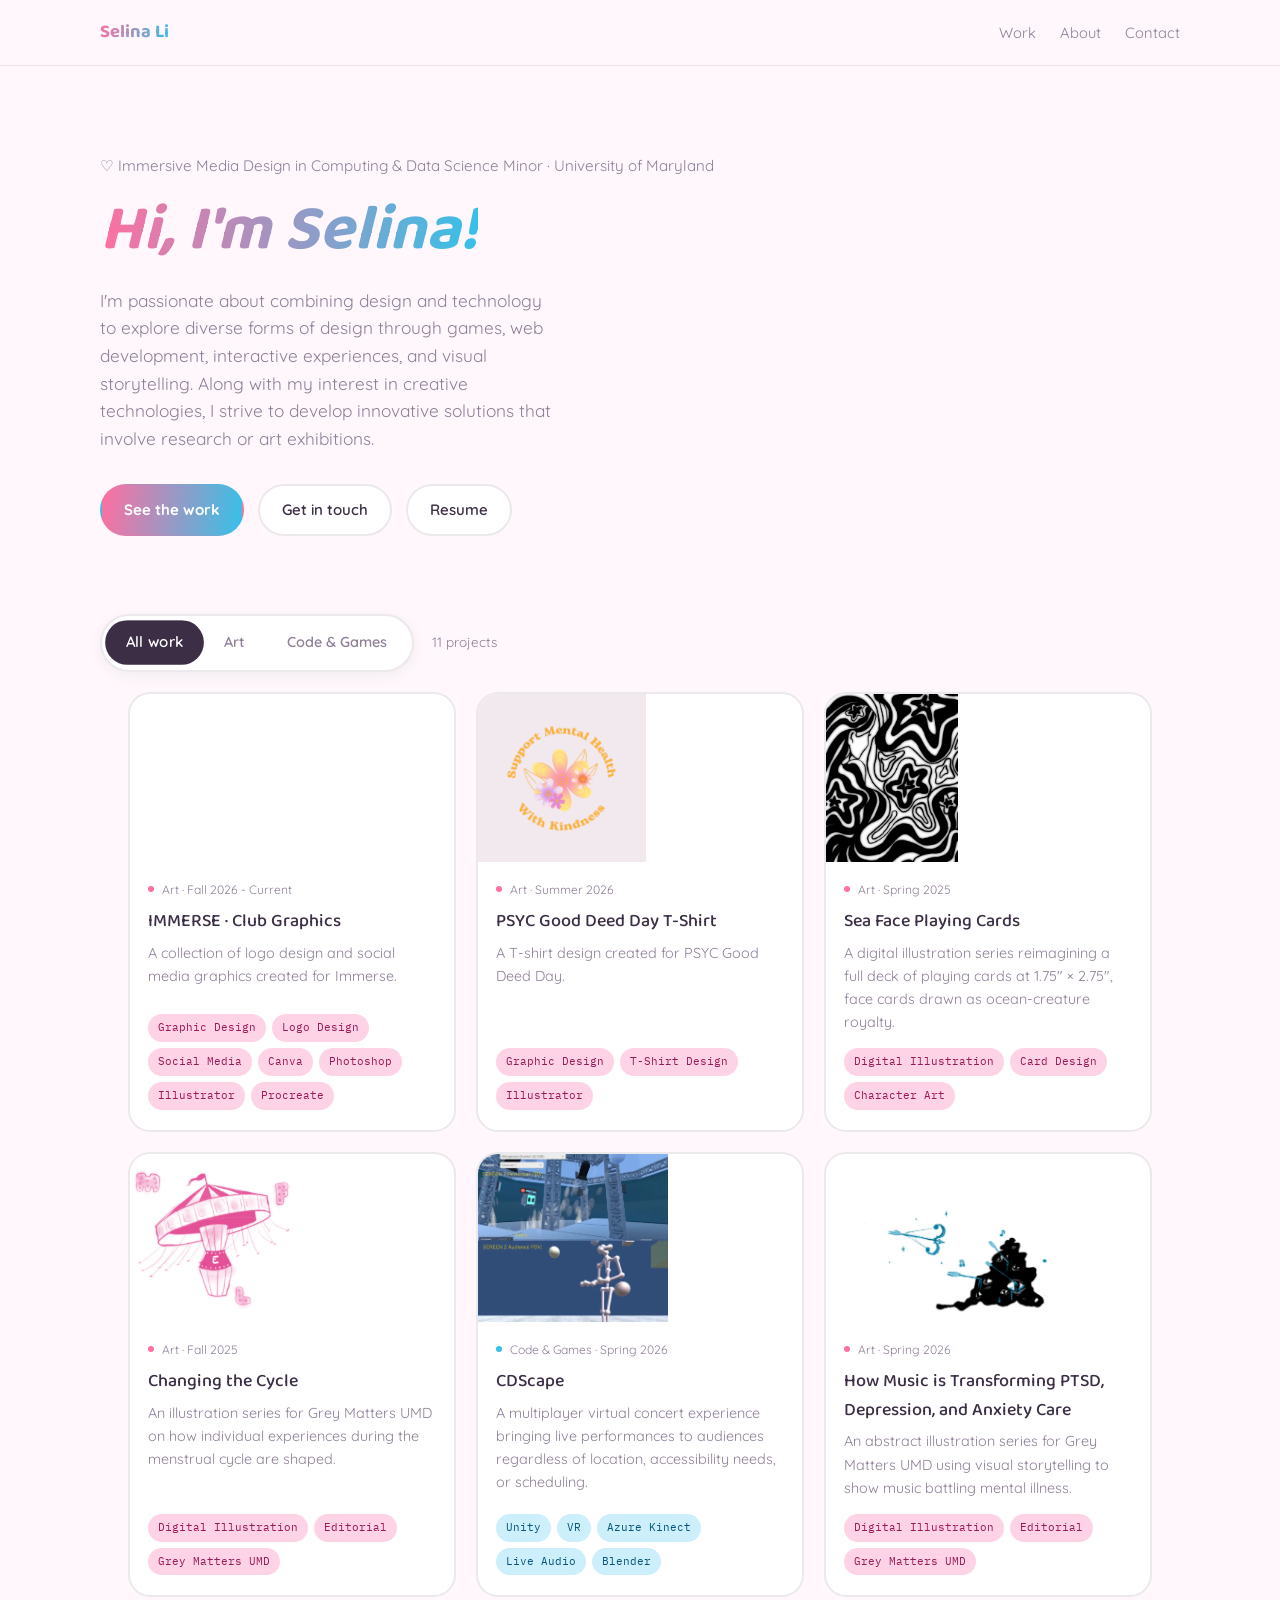
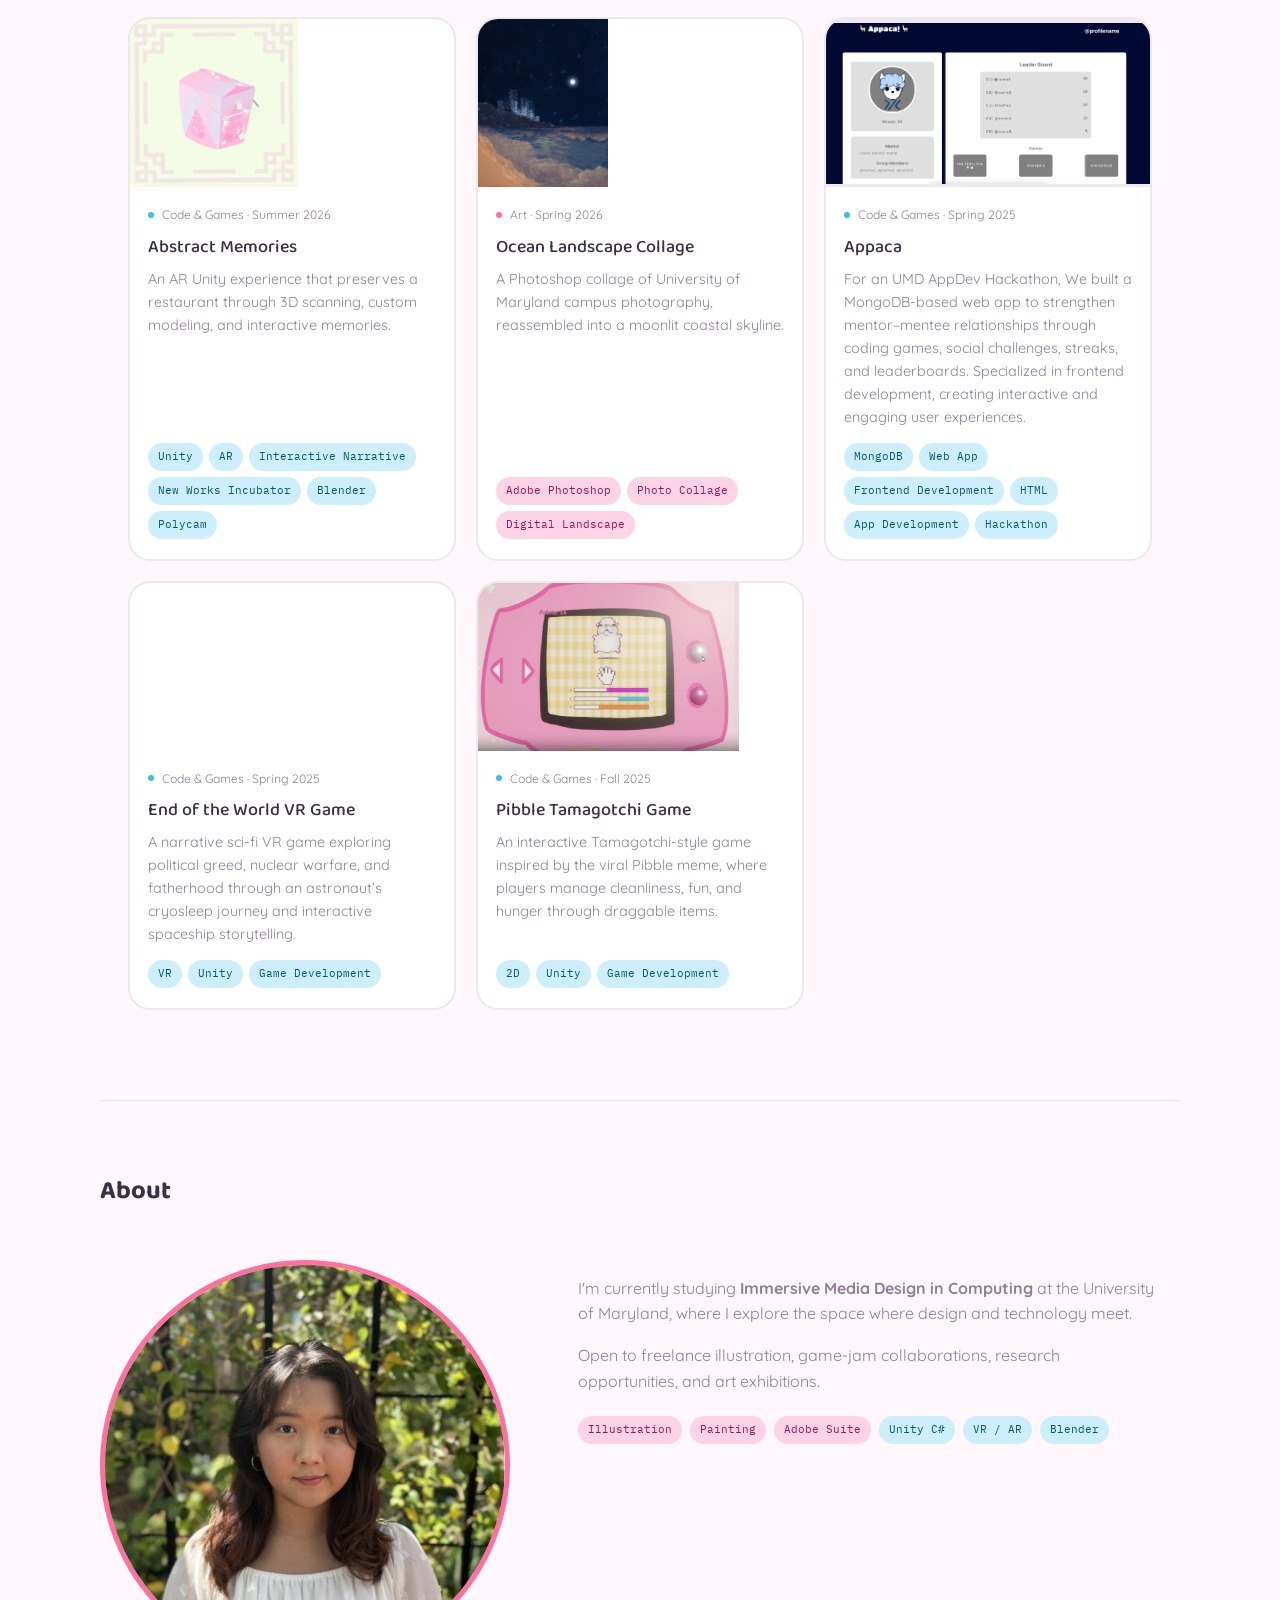
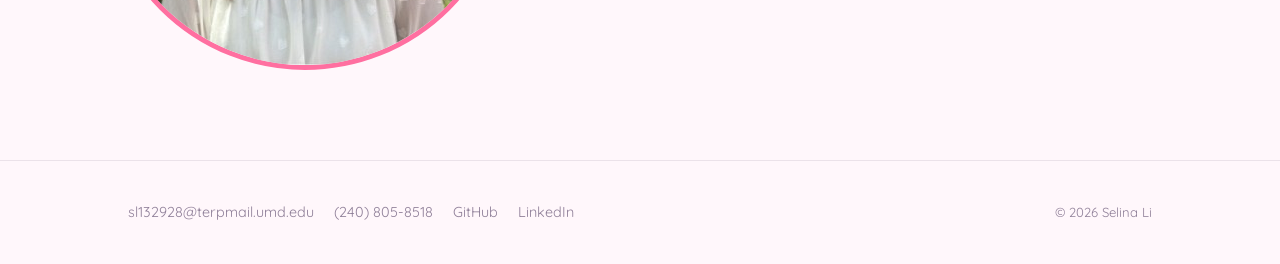
==== commit caae7122: "Added more projects" ====
--- a/index.html
+++ b/index.html
@@ -374,7 +374,7 @@
     max-height: 420px;
     height: auto;
     object-fit: contain;
-    border-radius: 4px;
+    border-radius: 0;
     margin: 0 auto;
   }
   .modal-body { padding: 26px 30px 32px; }
@@ -416,7 +416,7 @@
     width: 100%;
     max-width: 900px;
     height: auto;
-    border-radius: 14px;
+    border-radius: 0;
     margin: 12px 0 22px;
   }
   /* Original demo-work layout: use this by default for every project. */
@@ -429,7 +429,7 @@
   .project-details .demo-grid img {
     width: 100%;
     margin: 0;
-    border-radius: 14px;
+    border-radius: 0;
   }
 
   /* Optional alternating demo layout.
@@ -461,7 +461,7 @@
     width: 100%;
     max-height: 280px;
     object-fit: contain;
-    border-radius: 14px;
+    border-radius: 0;
   }
   .project-details .demo-alternating .demo-section:nth-child(even) .demo-copy {
     order: 2;
@@ -483,7 +483,7 @@
   .demo-placeholder {
     min-height: 180px;
     border: 1px dashed var(--line);
-    border-radius: 14px;
+    border-radius: 0;
     background: rgba(255,255,255,0.55);
     display: flex;
     flex-direction: column;
@@ -500,6 +500,33 @@
   }
   .demo-placeholder small {
     font-size: 0.9rem;
+  }
+  .demo-social-subsection {
+    margin: 26px 0;
+  }
+  .demo-social-subsection h4 {
+    margin: 0 0 6px;
+  }
+  .demo-social-subsection p {
+    color: var(--text-dim);
+    margin: 0 0 12px;
+  }
+  .demo-photo-grid {
+    display: grid;
+    grid-template-columns: repeat(auto-fill, minmax(220px, 1fr));
+    gap: 10px;
+  }
+  .demo-photo-grid img {
+    height:250px;
+    width:auto;
+  }
+  .demo-placeholder-small {
+    min-height: 110px;
+    margin: 0;
+    padding: 8px;
+  }
+  .demo-placeholder-small span {
+    font-size: 0.8rem;
   }
   .modal .tag-row { margin-top: 20px; padding-top: 0; }
   .modal-links { margin-top: 24px; display: flex; gap: 12px; }
@@ -547,7 +574,7 @@
   .project-details .demo-images-single img,
   .demo-alternating .demo-media img,
   .demo-alternating .demo-media video {
-    border-radius: 14px !important;
+    border-radius: 0 !important;
     width: 100%;
     display: block;
   }
@@ -653,6 +680,9 @@
 const IMG_AM_5 = "[data-uri]";
 const IMG_AM_6 = "[data-uri]